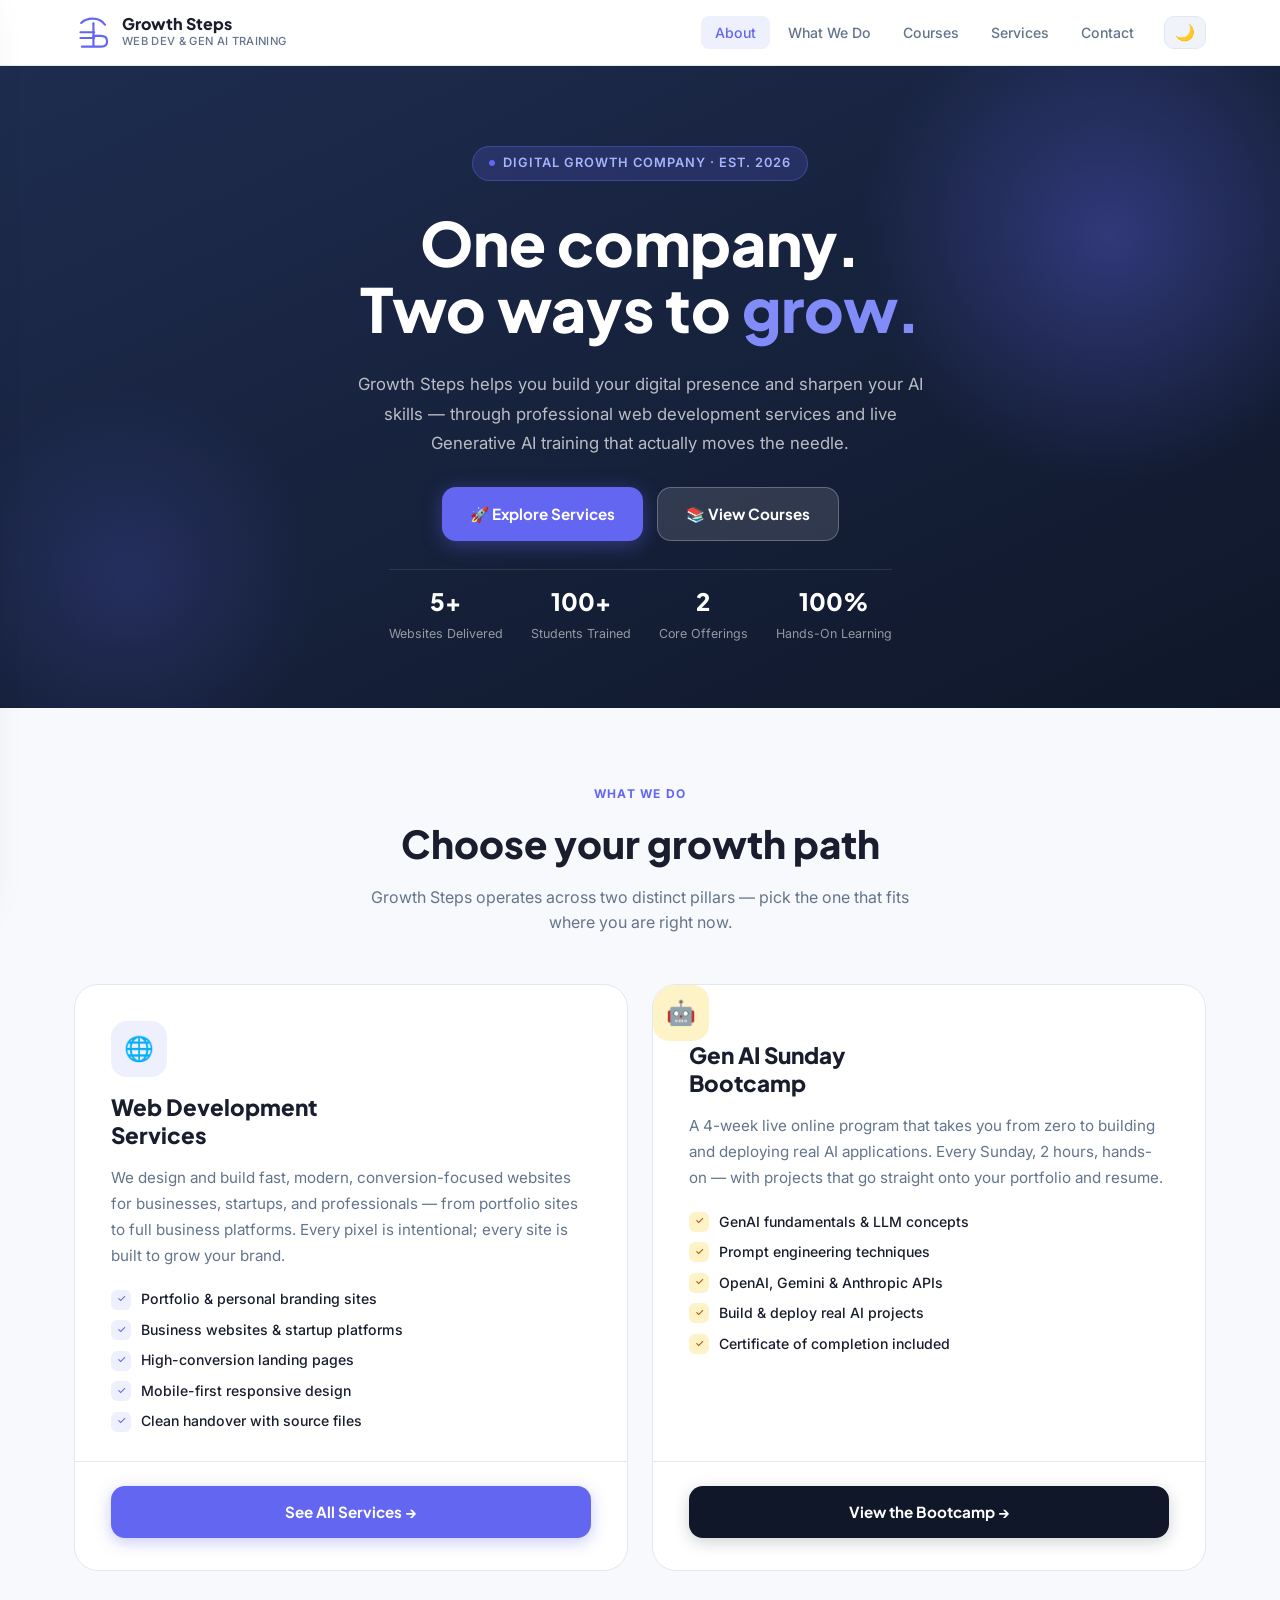
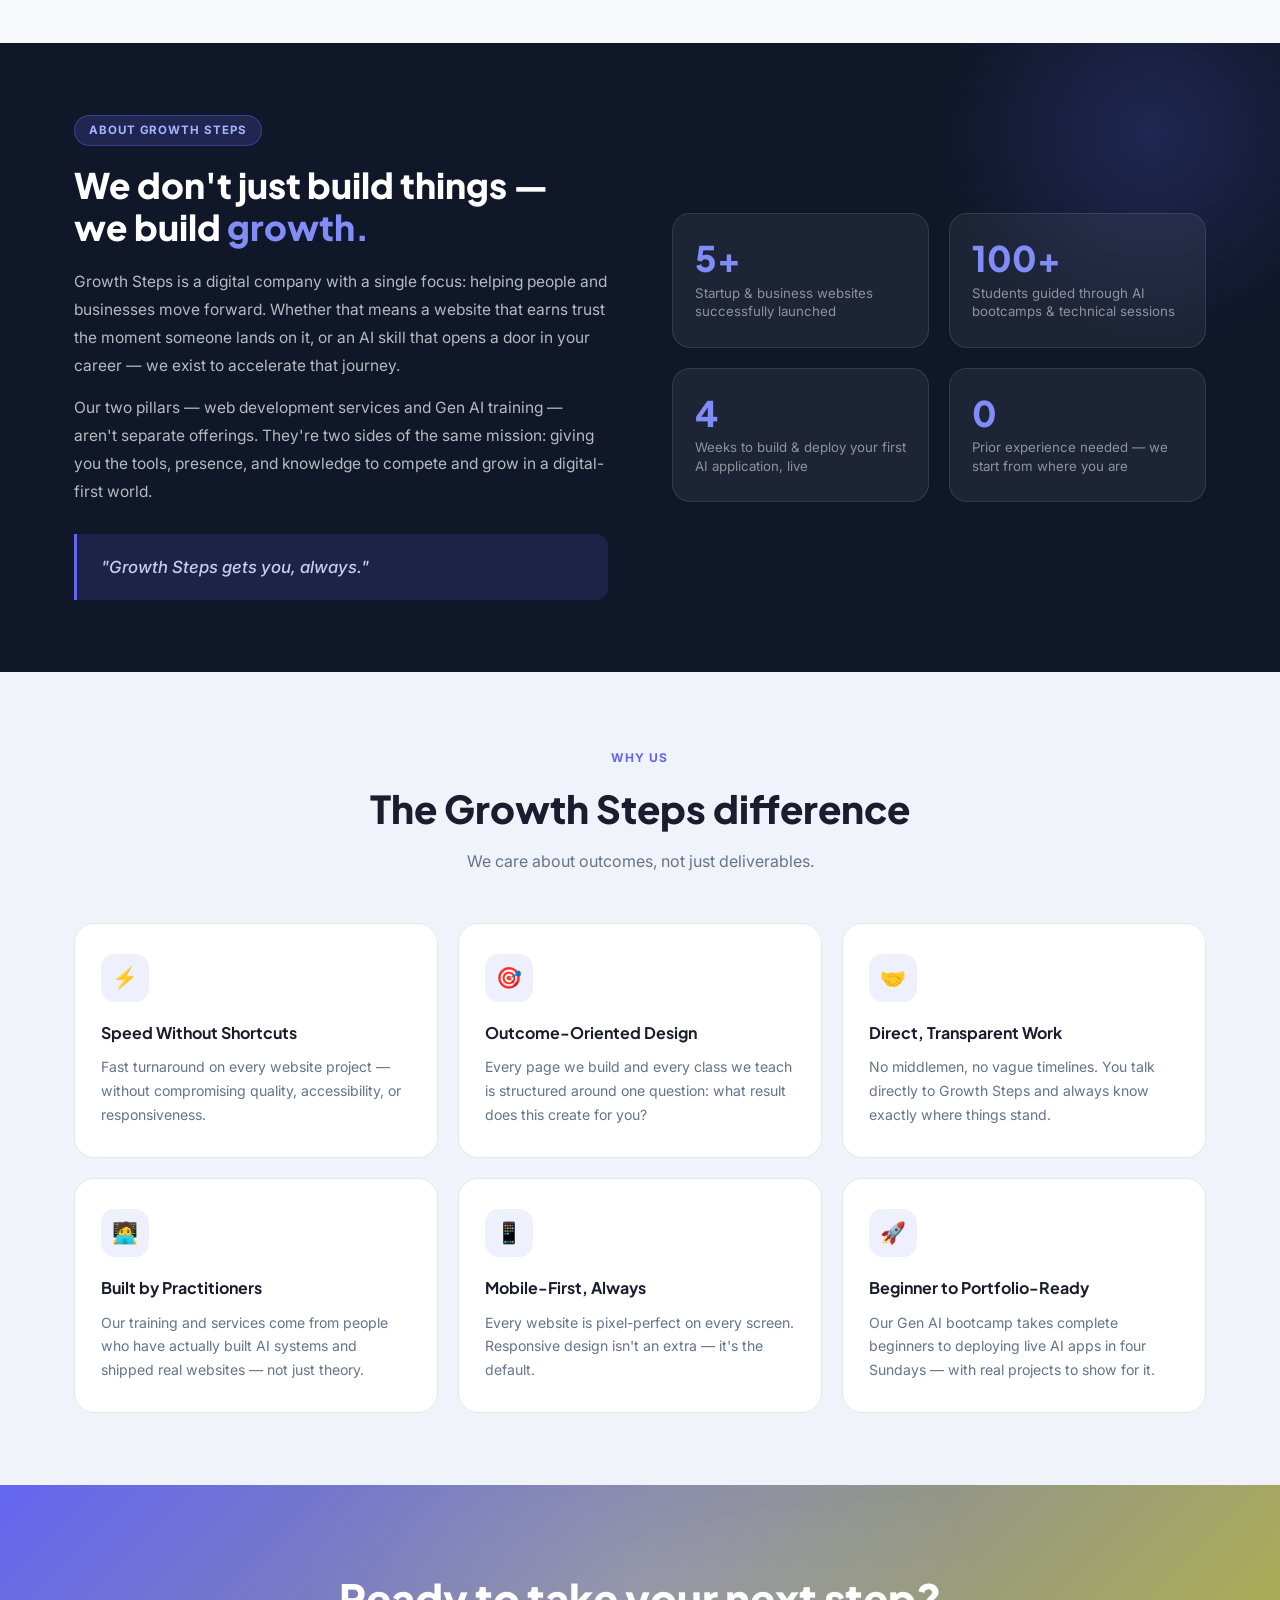
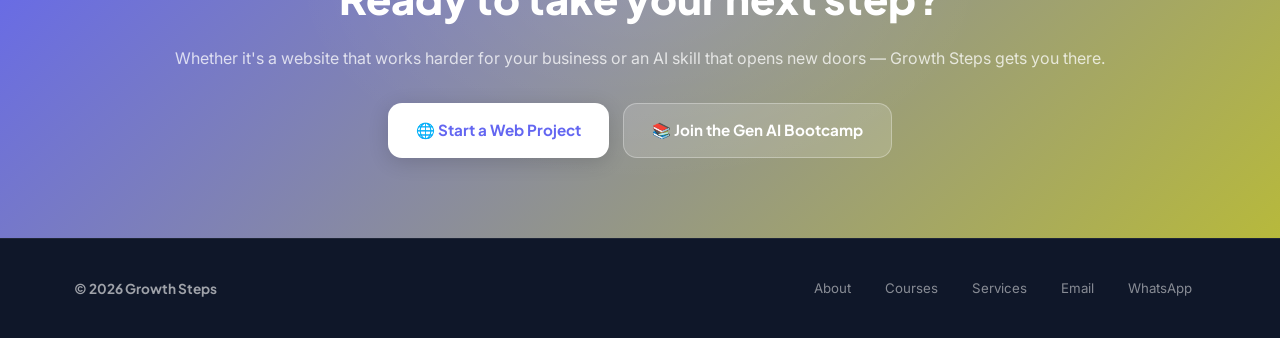
==== index.html @ d9a1d8ab "Add files via upload" ====
<!DOCTYPE html>
<html lang="en" data-theme="light">
<head>
  <meta charset="UTF-8" />
  <meta name="viewport" content="width=device-width, initial-scale=1.0" />
  <title>Growth Steps | Web Development & Gen AI Training</title>
  <meta name="description" content="Growth Steps is a digital growth company offering professional web development services and live Gen AI training — everything you need to build, grow, and lead in the digital era." />
  <link rel="preconnect" href="https://fonts.googleapis.com" />
  <link rel="preconnect" href="https://fonts.gstatic.com" crossorigin />
  <link href="https://fonts.googleapis.com/css2?family=Plus+Jakarta+Sans:wght@400;500;600;700;800&family=Inter:wght@400;500;600&display=swap" rel="stylesheet" />
  <style>
    /* ── RESET & BASE ─────────────────────────────────── */
    *, *::before, *::after { box-sizing: border-box; margin: 0; padding: 0; }

    :root {
      /* Light Theme Palette */
      --bg:                #F8F9FC;
      --surface:           #FFFFFF;
      --surface-2:         #F1F3FA;
      --text:              #1A1D2E;
      --muted:             #64748B;
      --border:            #E2E8F0;
      
      /* Brand Colors (Hero/Footer) */
      --brand-bg:          #0F1729;       /* Deep Navy */
      --brand-bg-accent:   #1E2C4F;       /* Slightly lighter Navy */
      --brand-text:        #FFFFFF;
      --brand-text-muted:  rgba(255,255,255,0.7);
      
      /* Action Colors */
      --primary:           #6366F1;       /* Indigo */
      --primary-hover:     #4F46E5;
      --primary-light:     #EEF0FE;
      
      /* Utilities */
      --gold:              #F59E0B;
      --radius:            20px;
      --radius-sm:         12px;
      --shadow:            0 4px 24px rgba(15,23,41,0.08);
      --shadow-lg:         0 8px 40px rgba(15,23,41,0.13);
      --nav:               rgba(255,255,255,0.9);
    }

    [data-theme="dark"] {
      /* Dark Theme Palette */
      --bg:                #0B0F1E;       /* Very Dark Blue/Black */
      --surface:           #151E32;       /* Dark Card Color */
      --surface-2:         #1E293B;
      --text:              #F1F5F9;       /* Bright White/Gray */
      --muted:             #94A3B8;
      --border:            #334155;       /* Lighter border for visibility */
      
      /* Brand Colors (Hero/Footer) - Stay Dark */
      --brand-bg:          #020617;       /* Almost Black for Hero */
      --brand-bg-accent:   #0F1729;       /* Navy Accent */
      --brand-text:        #FFFFFF;
      --brand-text-muted:  rgba(255,255,255,0.75);
      
      /* Action Colors in Dark */
      --primary:           #818CF8;       /* Lighter Indigo */
      --primary-hover:     #6366F1;
      --primary-light:     #1E1B4B;
      
      /* Utilities */
      --nav:               rgba(11,15,30,0.9);
    }

    html { scroll-behavior: smooth; }

    body {
      font-family: 'Inter', sans-serif;
      background: var(--bg);
      color: var(--text);
      line-height: 1.6;
      min-height: 100vh;
      overflow-x: hidden;
      transition: background 0.3s ease, color 0.3s ease;
    }

    /* ── LOADER ───────────────────────────────────────── */
    #gs-loader {
      position: fixed; inset: 0; z-index: 9999;
      background: var(--brand-bg);
      display: flex; align-items: center; justify-content: center;
      transition: opacity 0.5s ease;
    }
    #gs-loader.hidden { opacity: 0; pointer-events: none; }
    .loader-inner { text-align: center; color: #fff; }
    .loader-logo svg { width: 64px; height: 64px; color: #fff; margin-bottom: 14px; }
    .loader-wordmark {
      font-family: 'Plus Jakarta Sans', sans-serif;
      font-size: 1.3rem; font-weight: 800; letter-spacing: 0.02em;
      margin-bottom: 18px;
    }
    .loader-bar-wrap {
      width: 180px; height: 3px; background: rgba(255,255,255,0.2);
      border-radius: 99px; margin: 0 auto 12px; overflow: hidden;
    }
    .loader-bar {
      height: 100%; background: #818CF8; border-radius: 99px;
      animation: loadprog 1.4s ease-in-out forwards;
    }
    @keyframes loadprog { from { width: 0 } to { width: 100% } }
    .loader-sub { font-size: 0.8rem; opacity: 0.55; }

    /* ── SKIP LINK ────────────────────────────────────── */
    .skip-link {
      position: absolute; top: -40px; left: 16px;
      background: var(--primary); color: #fff;
      padding: 8px 16px; border-radius: 8px; font-size: 0.85rem;
      transition: top 0.2s; z-index: 10000; text-decoration: none;
    }
    .skip-link:focus { top: 8px; }

    /* ── SIDEBAR ──────────────────────────────────────── */
    .menu-toggle {
      position: fixed; top: 18px; left: 18px; z-index: 1100;
      background: var(--surface); border: 1.5px solid var(--border);
      color: var(--text); border-radius: 10px;
      width: 40px; height: 40px; font-size: 1.1rem;
      cursor: pointer; display: none; align-items: center; justify-content: center;
      box-shadow: var(--shadow);
    }
    @media (max-width: 768px) { .menu-toggle { display: flex; } }

    .sidebar {
      position: fixed; top: 0; left: -280px; width: 260px; height: 100%;
      background: var(--surface); border-right: 1px solid var(--border);
      z-index: 1200; transition: left 0.3s ease; padding: 24px 20px;
      box-shadow: var(--shadow-lg);
    }
    .sidebar.open { left: 0; }
    .sidebar-header {
      display: flex; justify-content: space-between; align-items: center;
      margin-bottom: 28px;
    }
    .sidebar-header h3 {
      font-family: 'Plus Jakarta Sans', sans-serif;
      font-size: 1rem; font-weight: 800; color: var(--primary);
    }
    .sidebar-header button {
      background: none; border: none; cursor: pointer; color: var(--muted);
      font-size: 1.2rem; padding: 4px;
    }
    .sidebar ul { list-style: none; display: flex; flex-direction: column; gap: 8px; }
    .sidebar ul li a {
      display: block; padding: 12px 16px; border-radius: 12px;
      color: var(--text); text-decoration: none; font-size: 0.95rem; font-weight: 500;
      transition: background 0.2s, color 0.2s;
    }
    .sidebar ul li a:hover { background: var(--primary-light); color: var(--primary); }
    .sidebar ul li a.active-page { background: var(--primary-light); color: var(--primary); font-weight: 700; }

    .overlay {
      position: fixed; inset: 0; background: rgba(0,0,0,0.5);
      z-index: 1100; opacity: 0; pointer-events: none; transition: opacity 0.3s;
    }
    .overlay.active { opacity: 1; pointer-events: all; }

    /* ── HEADER ───────────────────────────────────────── */
    header {
      position: sticky; top: 0; z-index: 900;
      background: var(--nav);
      backdrop-filter: blur(16px); -webkit-backdrop-filter: blur(16px);
      border-bottom: 1px solid var(--border);
    }

    .container { max-width: 1180px; margin: 0 auto; padding: 0 24px; }

    .nav {
      display: flex; align-items: center; justify-content: space-between;
      padding-top: 14px; padding-bottom: 14px; gap: 20px;
    }

    .brand { display: flex; align-items: center; gap: 12px; text-decoration: none; }
    .brand-mark svg { width: 36px; height: 36px; color: var(--primary); display: block; }
    .brand-copy h1 {
      font-family: 'Plus Jakarta Sans', sans-serif;
      font-size: 1rem; font-weight: 800; color: var(--text);
      line-height: 1.2;
    }
    .brand-tagline {
      font-size: 0.7rem; color: var(--muted); font-weight: 500;
      letter-spacing: 0.03em; text-transform: uppercase;
    }

    .nav-row { display: flex; align-items: center; gap: 16px; }
    nav ul { list-style: none; display: flex; gap: 4px; }
    nav ul li a {
      padding: 8px 14px; border-radius: 8px;
      color: var(--muted); font-size: 0.88rem; font-weight: 500;
      text-decoration: none; transition: color 0.2s, background 0.2s;
    }
    nav ul li a:hover { color: var(--text); background: var(--surface-2); }
    nav ul li a.active { color: var(--primary); background: var(--primary-light); }

    @media (max-width: 768px) { nav { display: none; } }

    .theme-toggle {
      background: var(--surface-2); border: 1.5px solid var(--border);
      border-radius: 10px; cursor: pointer; padding: 6px 10px;
      font-size: 1rem; transition: background 0.2s; color: var(--text);
    }
    .theme-toggle:hover { background: var(--border); }
    
    /* Icon Visibility Logic */
    [data-theme="light"] .icon-sun { display: none; }
    [data-theme="dark"] .icon-moon { display: none; }

    /* ── HERO ─────────────────────────────────────────── */
    .hero {
      padding: 80px 0 64px;
      /* Using the fixed variable that stays dark/contrasty */
      background: linear-gradient(155deg, var(--brand-bg-accent) 0%, var(--brand-bg) 100%);
      position: relative; overflow: hidden;
    }
    .hero::before {
      content: '';
      position: absolute; top: -80px; right: -80px;
      width: 500px; height: 500px;
      background: radial-gradient(circle, rgba(99,102,241,0.35) 0%, transparent 70%);
      pointer-events: none;
    }
    .hero::after {
      content: '';
      position: absolute; bottom: -60px; left: -60px;
      width: 380px; height: 380px;
      background: radial-gradient(circle, rgba(99,102,241,0.18) 0%, transparent 70%);
      pointer-events: none;
    }

    .hero-inner {
      position: relative; z-index: 2;
      display: flex; flex-direction: column; align-items: center;
      text-align: center; gap: 28px;
    }

    .hero-eyebrow {
      display: inline-flex; align-items: center; gap: 8px;
      background: rgba(99,102,241,0.2); border: 1px solid rgba(99,102,241,0.4);
      color: #A5B4FC; font-size: 0.8rem; font-weight: 600;
      padding: 6px 16px; border-radius: 99px;
      text-transform: uppercase; letter-spacing: 0.08em;
    }
    .hero-eyebrow span { width: 6px; height: 6px; background: #6366F1; border-radius: 50%; display: block; }

    .hero h2 {
      font-family: 'Plus Jakarta Sans', sans-serif;
      font-size: clamp(2.2rem, 5vw, 3.8rem);
      font-weight: 800; line-height: 1.1;
      color: var(--brand-text); max-width: 760px;
    }
    .hero h2 .accent { color: #818CF8; }

    .hero-sub {
      font-size: 1.05rem; color: var(--brand-text-muted);
      max-width: 580px; line-height: 1.75;
    }

    .hero-cta-row {
      display: flex; gap: 14px; flex-wrap: wrap; justify-content: center;
    }

    .btn {
      display: inline-flex; align-items: center; gap: 8px;
      padding: 14px 28px; border-radius: 14px;
      font-family: 'Plus Jakarta Sans', sans-serif;
      font-size: 0.95rem; font-weight: 700;
      text-decoration: none; cursor: pointer; border: none;
      transition: transform 0.18s, box-shadow 0.18s, background 0.18s;
    }
    .btn:hover { transform: translateY(-2px); }
    .btn-primary {
      background: var(--primary); color: #fff;
      box-shadow: 0 4px 20px rgba(99,102,241,0.4);
    }
    .btn-primary:hover { background: var(--primary-hover); box-shadow: 0 6px 28px rgba(99,102,241,0.55); }
    .btn-secondary {
      background: rgba(255,255,255,0.12); color: #fff;
      border: 1.5px solid rgba(255,255,255,0.25);
    }
    .btn-secondary:hover { background: rgba(255,255,255,0.2); }

    .hero-badges {
      display: flex; gap: 28px; flex-wrap: wrap; justify-content: center;
      padding-top: 12px; border-top: 1px solid rgba(255,255,255,0.1);
    }
    .hero-badge {
      display: flex; flex-direction: column; align-items: center; gap: 4px;
    }
    .hero-badge strong {
      font-family: 'Plus Jakarta Sans', sans-serif;
      font-size: 1.5rem; font-weight: 800; color: var(--brand-text);
    }
    .hero-badge span { font-size: 0.78rem; color: rgba(255,255,255,0.55); }

    /* ── TWO PATHS (SIGNATURE SECTION) ───────────────── */
    .paths-section { padding: 72px 0; }

    .section-label {
      text-align: center; margin-bottom: 48px;
    }
    .section-label .eyebrow {
      display: inline-block; font-size: 0.75rem; font-weight: 700;
      color: var(--primary); text-transform: uppercase;
      letter-spacing: 0.1em; margin-bottom: 10px;
    }
    .section-label h2 {
      font-family: 'Plus Jakarta Sans', sans-serif;
      font-size: clamp(1.6rem, 3.5vw, 2.4rem); font-weight: 800; color: var(--text);
    }
    .section-label p {
      margin-top: 10px; font-size: 1rem; color: var(--muted); max-width: 540px; margin-inline: auto;
    }

    .paths-grid {
      display: grid; grid-template-columns: 1fr 1fr; gap: 24px;
    }
    @media (max-width: 700px) { .paths-grid { grid-template-columns: 1fr; } }

    .path-card {
      border-radius: 24px; overflow: hidden;
      position: relative; border: 1.5px solid var(--border);
      background: var(--surface);
      transition: transform 0.25s, box-shadow 0.25s;
      display: flex; flex-direction: column;
    }
    .path-card:hover { transform: translateY(-6px); box-shadow: var(--shadow-lg); }

    .path-card-top {
      padding: 36px 36px 28px;
      display: flex; flex-direction: column; gap: 16px; flex: 1;
    }
    .path-card-icon {
      width: 56px; height: 56px; border-radius: 16px;
      display: flex; align-items: center; justify-content: center;
      font-size: 1.5rem;
    }
    /* Fix card icon colors for dark mode visibility */
    .path-card.services .path-card-icon { background: var(--primary-light); color: var(--primary); }
    .path-card.courses .path-card-icon { background: #FEF3C7; color: #B45309; }

    .path-card h3 {
      font-family: 'Plus Jakarta Sans', sans-serif;
      font-size: 1.4rem; font-weight: 800; color: var(--text); line-height: 1.25;
    }
    .path-card p { color: var(--muted); font-size: 0.95rem; line-height: 1.7; }

    .path-feature-list {
      list-style: none; display: flex; flex-direction: column; gap: 8px;
      margin-top: 4px;
    }
    .path-feature-list li {
      display: flex; align-items: center; gap: 10px;
      font-size: 0.88rem; color: var(--text); font-weight: 500;
    }
    .path-feature-list li .check {
      width: 20px; height: 20px; border-radius: 6px;
      display: flex; align-items: center; justify-content: center;
      font-size: 0.65rem; flex-shrink: 0;
    }
    .path-card.services .check { background: var(--primary-light); color: var(--primary); }
    .path-card.courses .check { background: #FEF3C7; color: #B45309; }

    .path-card-foot {
      padding: 24px 36px 32px;
      border-top: 1px solid var(--border);
    }

    .path-btn {
      display: inline-flex; align-items: center; gap: 8px;
      width: 100%; justify-content: center;
      padding: 14px 24px; border-radius: 14px;
      font-family: 'Plus Jakarta Sans', sans-serif;
      font-size: 0.95rem; font-weight: 700;
      text-decoration: none; transition: all 0.2s;
    }
    .path-card.services .path-btn {
      background: var(--primary); color: #fff;
      box-shadow: 0 4px 16px rgba(99,102,241,0.35);
    }
    .path-card.services .path-btn:hover { background: var(--primary-hover); }
    
    /* Dark mode fix for course card button to match dark theme */
    .path-card.courses .path-btn {
      background: #0F1729; 
      color: #fff;
      box-shadow: 0 4px 16px rgba(15,23,41,0.2);
    }
    [data-theme="dark"] .path-card.courses .path-btn {
      background: #1E293B; 
      border: 1px solid #334155;
    }
    .path-card.courses .path-btn:hover { background: #334155; }

    /* ── ABOUT SECTION ────────────────────────────────── */
    .about-section {
      padding: 72px 0;
      /* Using variable that stays dark/consistent */
      background: var(--brand-bg);
      position: relative; overflow: hidden;
    }
    .about-section::before {
      content: '';
      position: absolute; top: -120px; right: -80px;
      width: 420px; height: 420px;
      background: radial-gradient(circle, rgba(99,102,241,0.2) 0%, transparent 70%);
      pointer-events: none;
    }

    .about-inner {
      display: grid; grid-template-columns: 1fr 1fr; gap: 64px; align-items: center;
      position: relative; z-index: 2;
    }
    @media (max-width: 768px) { .about-inner { grid-template-columns: 1fr; gap: 40px; } }

    .about-text .chip {
      display: inline-block; background: rgba(99,102,241,0.2);
      border: 1px solid rgba(99,102,241,0.4);
      color: #A5B4FC; font-size: 0.72rem; font-weight: 700;
      padding: 5px 14px; border-radius: 99px;
      text-transform: uppercase; letter-spacing: 0.08em; margin-bottom: 18px;
    }
    .about-text h2 {
      font-family: 'Plus Jakarta Sans', sans-serif;
      font-size: clamp(1.6rem, 3vw, 2.2rem); font-weight: 800;
      color: var(--brand-text); line-height: 1.2; margin-bottom: 20px;
    }
    .about-text h2 em { font-style: normal; color: #818CF8; }
    .about-text p {
      color: var(--brand-text-muted); font-size: 0.97rem; line-height: 1.8;
      margin-bottom: 14px;
    }
    .about-text .tagline {
      margin-top: 28px; padding: 20px 24px;
      background: rgba(99,102,241,0.15);
      border-left: 3px solid #6366F1; border-radius: 0 12px 12px 0;
      color: #C7CBF0; font-size: 1.05rem; font-style: italic; font-weight: 500;
    }

    .about-stats {
      display: grid; grid-template-columns: 1fr 1fr; gap: 20px;
    }
    .stat-box {
      background: rgba(255,255,255,0.06);
      border: 1px solid rgba(255,255,255,0.1);
      border-radius: 18px; padding: 26px 22px;
      transition: background 0.2s;
    }
    .stat-box:hover { background: rgba(255,255,255,0.1); }
    .stat-box .num {
      font-family: 'Plus Jakarta Sans', sans-serif;
      font-size: 2.2rem; font-weight: 800; color: #818CF8; line-height: 1;
      margin-bottom: 8px;
    }
    .stat-box .label { font-size: 0.83rem; color: rgba(255,255,255,0.5); line-height: 1.4; }

    /* ── WHY SECTION ──────────────────────────────────── */
    .why-section { padding: 72px 0; background: var(--surface-2); }

    .why-grid {
      display: grid; grid-template-columns: repeat(3, 1fr); gap: 20px; margin-top: 48px;
    }
    @media (max-width: 900px) { .why-grid { grid-template-columns: 1fr 1fr; } }
    @media (max-width: 560px) { .why-grid { grid-template-columns: 1fr; } }

    .why-card {
      background: var(--surface); border: 1.5px solid var(--border);
      border-radius: 20px; padding: 30px 26px;
      transition: transform 0.22s, box-shadow 0.22s;
    }
    .why-card:hover { transform: translateY(-4px); box-shadow: var(--shadow); }
    .why-icon {
      width: 48px; height: 48px; border-radius: 14px;
      background: var(--primary-light); color: var(--primary);
      display: flex; align-items: center; justify-content: center;
      font-size: 1.3rem; margin-bottom: 18px;
    }
    .why-card h4 {
      font-family: 'Plus Jakarta Sans', sans-serif;
      font-size: 1rem; font-weight: 700; color: var(--text); margin-bottom: 10px;
    }
    .why-card p { font-size: 0.88rem; color: var(--muted); line-height: 1.7; }

    /* ── FINAL CTA SECTION ────────────────────────────── */
    .final-cta {
      padding: 80px 0;
      background: linear-gradient(135deg, var(--primary) 0%, #b7b93c 100%);
      text-align: center; position: relative; overflow: hidden;
    }
    .final-cta::before {
      content: '';
      position: absolute; top: -100px; left: 50%;
      transform: translateX(-50%);
      width: 700px; height: 400px;
      background: radial-gradient(ellipse, rgba(255,255,255,0.1) 0%, transparent 70%);
      pointer-events: none;
    }
    .final-cta-inner { position: relative; z-index: 2; }
    .final-cta h2 {
      font-family: 'Plus Jakarta Sans', sans-serif;
      font-size: clamp(1.6rem, 3.5vw, 2.6rem); font-weight: 800;
      color: #fff; margin-bottom: 14px;
    }
    .final-cta p { color: rgba(255,255,255,0.75); font-size: 1rem; margin-bottom: 32px; }
    .final-cta-btns { display: flex; gap: 14px; justify-content: center; flex-wrap: wrap; }

    .btn-white {
      background: #fff; color: var(--primary);
      font-family: 'Plus Jakarta Sans', sans-serif;
      font-size: 0.95rem; font-weight: 700;
      padding: 14px 28px; border-radius: 14px;
      text-decoration: none; display: inline-flex; align-items: center; gap: 8px;
      transition: transform 0.18s, box-shadow 0.18s;
      box-shadow: 0 4px 20px rgba(0,0,0,0.15);
    }
    .btn-white:hover { transform: translateY(-2px); box-shadow: 0 8px 32px rgba(0,0,0,0.2); }
    .btn-ghost-white {
      background: rgba(255,255,255,0.15); color: #fff;
      border: 1.5px solid rgba(255,255,255,0.3);
      font-family: 'Plus Jakarta Sans', sans-serif;
      font-size: 0.95rem; font-weight: 700;
      padding: 14px 28px; border-radius: 14px;
      text-decoration: none; display: inline-flex; align-items: center; gap: 8px;
      transition: background 0.18s, transform 0.18s;
    }
    .btn-ghost-white:hover { background: rgba(255,255,255,0.25); transform: translateY(-2px); }

    /* ── FOOTER ───────────────────────────────────────── */
    footer {
      background: var(--brand-bg);
      border-top: 1px solid rgba(255,255,255,0.07);
      padding: 32px 0;
    }
    .footer-inner {
      display: flex; justify-content: space-between; align-items: center;
      flex-wrap: wrap; gap: 16px;
    }
    .footer-brand {
      font-family: 'Plus Jakarta Sans', sans-serif;
      font-size: 0.85rem; font-weight: 700; color: rgba(255,255,255,0.6);
    }
    .footer-links { display: flex; gap: 6px; flex-wrap: wrap; }
    .footer-links a {
      padding: 7px 14px; border-radius: 8px;
      color: rgba(255,255,255,0.5); font-size: 0.83rem;
      text-decoration: none; transition: color 0.2s, background 0.2s;
    }
    .footer-links a:hover { color: #fff; background: rgba(255,255,255,0.08); }

    /* ── REVEAL ANIMATIONS ────────────────────────────── */
    .reveal {
      opacity: 0; transform: translateY(28px);
      transition: opacity 0.55s ease, transform 0.55s ease;
    }
    .reveal.visible { opacity: 1; transform: none; }

    /* ── RESPONSIVE FIXES ─────────────────────────────── */
    @media (max-width: 600px) {
      .hero { padding: 64px 0 48px; }
      .path-card-top { padding: 28px 24px 20px; }
      .path-card-foot { padding: 20px 24px 28px; }
      .about-stats { grid-template-columns: 1fr 1fr; }
    }
  </style>
</head>
<body>

<!-- SIDEBAR TOGGLE -->
<button class="menu-toggle" id="menuToggle" aria-label="Open navigation menu">☰</button>

<!-- SIDEBAR -->
<div class="sidebar" id="sidebar" aria-hidden="true">
  <div class="sidebar-header">
    <h3>Growth Steps</h3>
    <button id="closeSidebar" aria-label="Close navigation">✕</button>
  </div>
  <ul>
    <li><a href="#" class="active-page">🏠 About Us</a></li>
    <li><a href="courses.html">📚 Courses</a></li>
    <li><a href="services.html">🚀 Services</a></li>
  </ul>
</div>

<!-- OVERLAY -->
<div class="overlay" id="overlay"></div>

<!-- LOADER -->
<div id="gs-loader" aria-hidden="true">
  <div class="loader-inner">
    <div class="loader-logo">
      <svg viewBox="0 0 100 100" fill="none" xmlns="http://www.w3.org/2000/svg">
        <path d="M20 22C28 14 38 10 52 10C67 10 79 16 86 27" stroke="currentColor" stroke-width="6" stroke-linecap="round"/>
        <path d="M18 48H56" stroke="currentColor" stroke-width="6" stroke-linecap="round"/>
        <path d="M18 64H56" stroke="currentColor" stroke-width="6" stroke-linecap="round"/>
        <path d="M54 23V86" stroke="currentColor" stroke-width="6" stroke-linecap="round"/>
        <path d="M22 88H76C86 88 92 82 92 73C92 63 85 58 74 58H54" stroke="currentColor" stroke-width="6" stroke-linecap="round"/>
      </svg>
    </div>
    <div class="loader-wordmark">Growth Steps</div>
    <div class="loader-bar-wrap"><div class="loader-bar"></div></div>
    <div class="loader-sub">Loading your experience…</div>
  </div>
</div>

<a class="skip-link" href="#main">Skip to content</a>

<!-- HEADER -->
<header>
  <div class="container nav">
    <div class="brand">
      <div class="brand-mark" aria-hidden="true">
        <svg viewBox="0 0 100 100" fill="none" xmlns="http://www.w3.org/2000/svg">
          <path d="M20 22C28 14 38 10 52 10C67 10 79 16 86 27" stroke="currentColor" stroke-width="6" stroke-linecap="round"/>
          <path d="M18 48H56" stroke="currentColor" stroke-width="6" stroke-linecap="round"/>
          <path d="M18 64H56" stroke="currentColor" stroke-width="6" stroke-linecap="round"/>
          <path d="M54 23V86" stroke="currentColor" stroke-width="6" stroke-linecap="round"/>
          <path d="M22 88H76C86 88 92 82 92 73C92 63 85 58 74 58H54" stroke="currentColor" stroke-width="6" stroke-linecap="round"/>
        </svg>
      </div>
      <div class="brand-copy">
        <h1>Growth Steps</h1>
        <div class="brand-tagline">Web Dev &amp; Gen AI Training</div>
      </div>
    </div>
    <div class="nav-row">
      <nav aria-label="Primary">
        <ul>
          <li><a href="#about" class="active">About</a></li>
          <li><a href="#offerings">What We Do</a></li>
          <li><a href="available_courses.html">Courses</a></li>
          <li><a href="services.html">Services</a></li>
          <li><a href="#contact">Contact</a></li>
        </ul>
      </nav>
      <button class="theme-toggle" id="themeToggle" aria-label="Toggle light/dark mode">
        <span class="icon-sun" aria-hidden="true">☀️</span>
        <span class="icon-moon" aria-hidden="true">🌙</span>
      </button>
    </div>
  </div>
</header>

<main id="main">

  <!-- ═══ HERO ═══ -->
  <section class="hero">
    <div class="container">
      <div class="hero-inner reveal">
        <div class="hero-eyebrow">
          <span></span>
          Digital Growth Company · Est. 2026
        </div>
        <h2>
          One company.<br>
          Two ways to <span class="accent">grow.</span>
        </h2>
        <p class="hero-sub">
          Growth Steps helps you build your digital presence and sharpen your AI skills —
          through professional web development services and live Generative AI training
          that actually moves the needle.
        </p>
        <div class="hero-cta-row">
          <a class="btn btn-primary" href="services.html">🚀 Explore Services</a>
          <a class="btn btn-secondary" href="available_courses.html">📚 View Courses</a>
        </div>
        <div class="hero-badges">
          <div class="hero-badge">
            <strong>5+</strong>
            <span>Websites Delivered</span>
          </div>
          <div class="hero-badge">
            <strong>100+</strong>
            <span>Students Trained</span>
          </div>
          <div class="hero-badge">
            <strong>2</strong>
            <span>Core Offerings</span>
          </div>
          <div class="hero-badge">
            <strong>100%</strong>
            <span>Hands-On Learning</span>
          </div>
        </div>
      </div>
    </div>
  </section>

  <!-- ═══ TWO PATHS — SIGNATURE SECTION ═══ -->
  <section class="paths-section" id="offerings">
    <div class="container">
      <div class="section-label">
        <div class="eyebrow">What We Do</div>
        <h2>Choose your growth path</h2>
        <p>Growth Steps operates across two distinct pillars — pick the one that fits where you are right now.</p>
      </div>

      <div class="paths-grid">

        <!-- SERVICES CARD -->
        <div class="path-card services reveal">
          <div class="path-card-top">
            <div class="path-card-icon">🌐</div>
            <h3>Web Development<br>Services</h3>
            <p>
              We design and build fast, modern, conversion-focused websites for businesses,
              startups, and professionals — from portfolio sites to full business platforms.
              Every pixel is intentional; every site is built to grow your brand.
            </p>
            <ul class="path-feature-list">
              <li><div class="check">✓</div> Portfolio &amp; personal branding sites</li>
              <li><div class="check">✓</div> Business websites &amp; startup platforms</li>
              <li><div class="check">✓</div> High-conversion landing pages</li>
              <li><div class="check">✓</div> Mobile-first responsive design</li>
              <li><div class="check">✓</div> Clean handover with source files</li>
            </ul>
          </div>
          <div class="path-card-foot">
            <a class="path-btn" href="#">See All Services →</a>
          </div>
        </div>

        <!-- COURSES CARD -->
        <div class="path-card courses reveal">
          <div class="path-card-icon">🤖</div>
          <div class="path-card-top" style="padding-top: 0;">
            <h3>Gen AI Sunday<br>Bootcamp</h3>
            <p>
              A 4-week live online program that takes you from zero to building and
              deploying real AI applications. Every Sunday, 2 hours, hands-on — with
              projects that go straight onto your portfolio and resume.
            </p>
            <ul class="path-feature-list">
              <li><div class="check">✓</div> GenAI fundamentals &amp; LLM concepts</li>
              <li><div class="check">✓</div> Prompt engineering techniques</li>
              <li><div class="check">✓</div> OpenAI, Gemini &amp; Anthropic APIs</li>
              <li><div class="check">✓</div> Build &amp; deploy real AI projects</li>
              <li><div class="check">✓</div> Certificate of completion included</li>
            </ul>
          </div>
          <div class="path-card-foot">
            <a class="path-btn" href="#">View the Bootcamp →</a>
          </div>
        </div>

      </div>
    </div>
  </section>

  <!-- ═══ ABOUT US ═══ -->
  <section class="about-section" id="about">
    <div class="container">
      <div class="about-inner">

        <div class="about-text reveal">
          <div class="chip">About Growth Steps</div>
          <h2>We don't just build things —<br>we build <em>growth.</em></h2>
          <p>
            Growth Steps is a digital company with a single focus: helping people
            and businesses move forward. Whether that means a website that earns
            trust the moment someone lands on it, or an AI skill that opens a
            door in your career — we exist to accelerate that journey.
          </p>
          <p>
            Our two pillars — web development services and Gen AI training — aren't
            separate offerings. They're two sides of the same mission: giving you
            the tools, presence, and knowledge to compete and grow in a digital-first world.
          </p>
          <div class="tagline">
            "Growth Steps gets you, always."
          </div>
        </div>

        <div class="about-stats reveal">
          <div class="stat-box">
            <div class="num">5+</div>
            <div class="label">Startup &amp; business websites successfully launched</div>
          </div>
          <div class="stat-box">
            <div class="num">100+</div>
            <div class="label">Students guided through AI bootcamps &amp; technical sessions</div>
          </div>
          <div class="stat-box">
            <div class="num">4</div>
            <div class="label">Weeks to build &amp; deploy your first AI application, live</div>
          </div>
          <div class="stat-box">
            <div class="num">0</div>
            <div class="label">Prior experience needed — we start from where you are</div>
          </div>
        </div>

      </div>
    </div>
  </section>

  <!-- ═══ WHY GROWTH STEPS ═══ -->
  <section class="why-section">
    <div class="container">
      <div class="section-label">
        <div class="eyebrow">Why Us</div>
        <h2>The Growth Steps difference</h2>
        <p>We care about outcomes, not just deliverables.</p>
      </div>

      <div class="why-grid">
        <div class="why-card reveal">
          <div class="why-icon">⚡</div>
          <h4>Speed Without Shortcuts</h4>
          <p>Fast turnaround on every website project — without compromising quality, accessibility, or responsiveness.</p>
        </div>
        <div class="why-card reveal">
          <div class="why-icon">🎯</div>
          <h4>Outcome-Oriented Design</h4>
          <p>Every page we build and every class we teach is structured around one question: what result does this create for you?</p>
        </div>
        <div class="why-card reveal">
          <div class="why-icon">🤝</div>
          <h4>Direct, Transparent Work</h4>
          <p>No middlemen, no vague timelines. You talk directly to Growth Steps and always know exactly where things stand.</p>
        </div>
        <div class="why-card reveal">
          <div class="why-icon">🧑‍💻</div>
          <h4>Built by Practitioners</h4>
          <p>Our training and services come from people who have actually built AI systems and shipped real websites — not just theory.</p>
        </div>
        <div class="why-card reveal">
          <div class="why-icon">📱</div>
          <h4>Mobile-First, Always</h4>
          <p>Every website is pixel-perfect on every screen. Responsive design isn't an extra — it's the default.</p>
        </div>
        <div class="why-card reveal">
          <div class="why-icon">🚀</div>
          <h4>Beginner to Portfolio-Ready</h4>
          <p>Our Gen AI bootcamp takes complete beginners to deploying live AI apps in four Sundays — with real projects to show for it.</p>
        </div>
      </div>
    </div>
  </section>

  <!-- ═══ FINAL CTA ═══ -->
  <section class="final-cta" id="contact">
    <div class="container">
      <div class="final-cta-inner reveal">
        <h2>Ready to take your next step?</h2>
        <p>Whether it's a website that works harder for your business or an AI skill that opens new doors — Growth Steps gets you there.</p>
        <div class="final-cta-btns">
          <a class="btn-white" href="#">🌐 Start a Web Project</a>
          <a class="btn-ghost-white" href="#">📚 Join the Gen AI Bootcamp</a>
        </div>
      </div>
    </div>
  </section>

</main>

<!-- FOOTER -->
<footer>
  <div class="container footer-inner">
    <div class="footer-brand">© 2026 Growth Steps </div>
    <div class="footer-links">
      <a href="#">About</a>
      <a href="#">Courses</a>
      <a href="#">Services</a>
      <a href="mailto:rsvijaysarathi123@gmail.com">Email</a>
      <a href="https://wa.me/919952855157" target="_blank" rel="noopener noreferrer">WhatsApp</a>
    </div>
  </div>
</footer>

<script>
  // ── THEME INITIALIZATION ──
  // Check for saved theme or system preference immediately to prevent flash
  const savedTheme = localStorage.getItem('gs-theme');
  const systemPrefersDark = window.matchMedia('(prefers-color-scheme: dark)').matches;
  const initialTheme = savedTheme || (systemPrefersDark ? 'dark' : 'light');
  document.documentElement.setAttribute('data-theme', initialTheme);

  // ── LOADER ──
  window.addEventListener('load', () => {
    setTimeout(() => {
      const loader = document.getElementById('gs-loader');
      if (loader) {
        loader.classList.add('hidden');
        setTimeout(() => loader.remove(), 600);
      }
    }, 1200);
  });

  // ── SIDEBAR ──
  const menuToggle   = document.getElementById('menuToggle');
  const sidebar      = document.getElementById('sidebar');
  const closeSidebar = document.getElementById('closeSidebar');
  const overlay      = document.getElementById('overlay');

  function openSidebar() {
    sidebar.classList.add('open');
    overlay.classList.add('active');
    sidebar.setAttribute('aria-hidden', 'false');
  }
  function closeSidebarFn() {
    sidebar.classList.remove('open');
    overlay.classList.remove('active');
    sidebar.setAttribute('aria-hidden', 'true');
  }
  if (menuToggle)   menuToggle.addEventListener('click', openSidebar);
  if (closeSidebar) closeSidebar.addEventListener('click', closeSidebarFn);
  if (overlay)      overlay.addEventListener('click', closeSidebarFn);

  // ── THEME TOGGLE ──
  const themeToggle = document.getElementById('themeToggle');

  if (themeToggle) {
    themeToggle.addEventListener('click', () => {
      const current = document.documentElement.getAttribute('data-theme');
      const next    = current === 'light' ? 'dark' : 'light';
      document.documentElement.setAttribute('data-theme', next);
      localStorage.setItem('gs-theme', next);
    });
  }

  // ── REVEAL ON SCROLL ──
  const reveals = document.querySelectorAll('.reveal');
  const observer = new IntersectionObserver(
    (entries) => entries.forEach(e => { if (e.isIntersecting) { e.target.classList.add('visible'); observer.unobserve(e.target); } }),
    { threshold: 0.12 }
  );
  reveals.forEach(el => observer.observe(el));
</script>

</body>
</html>
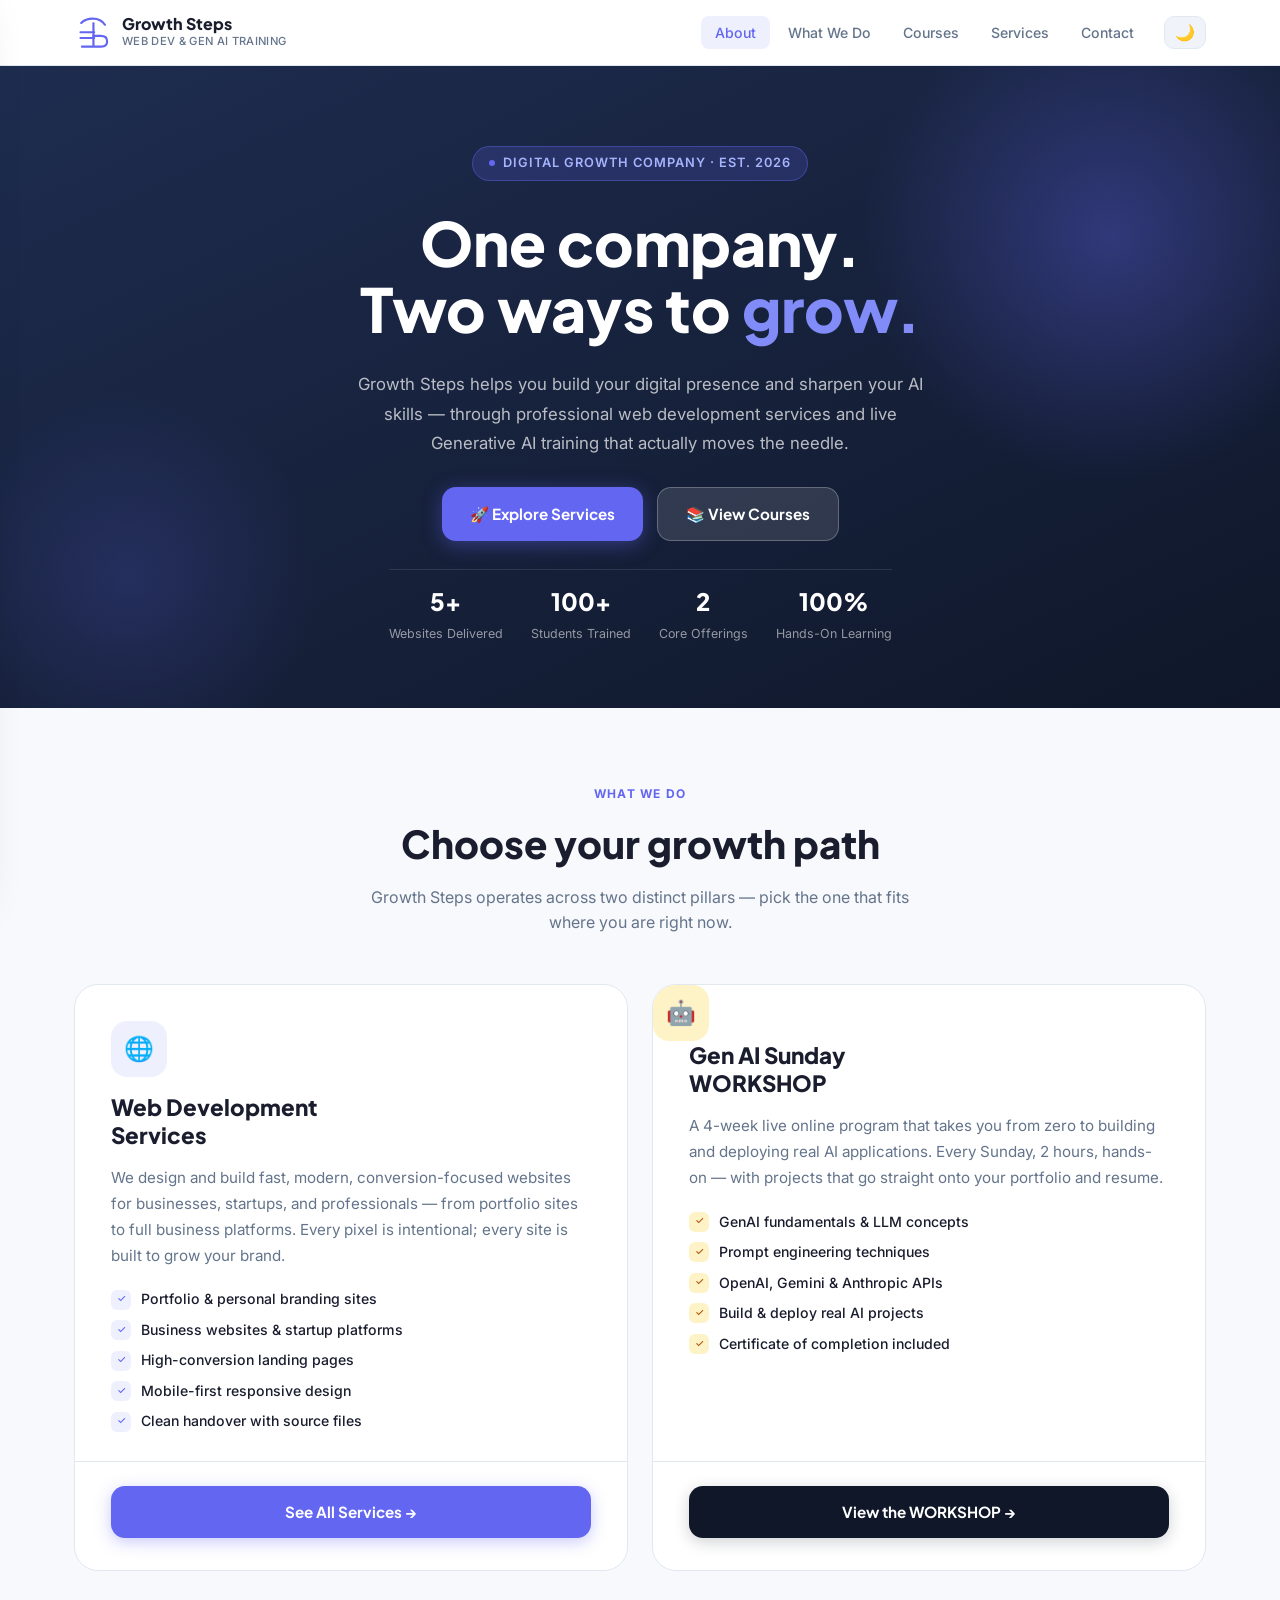
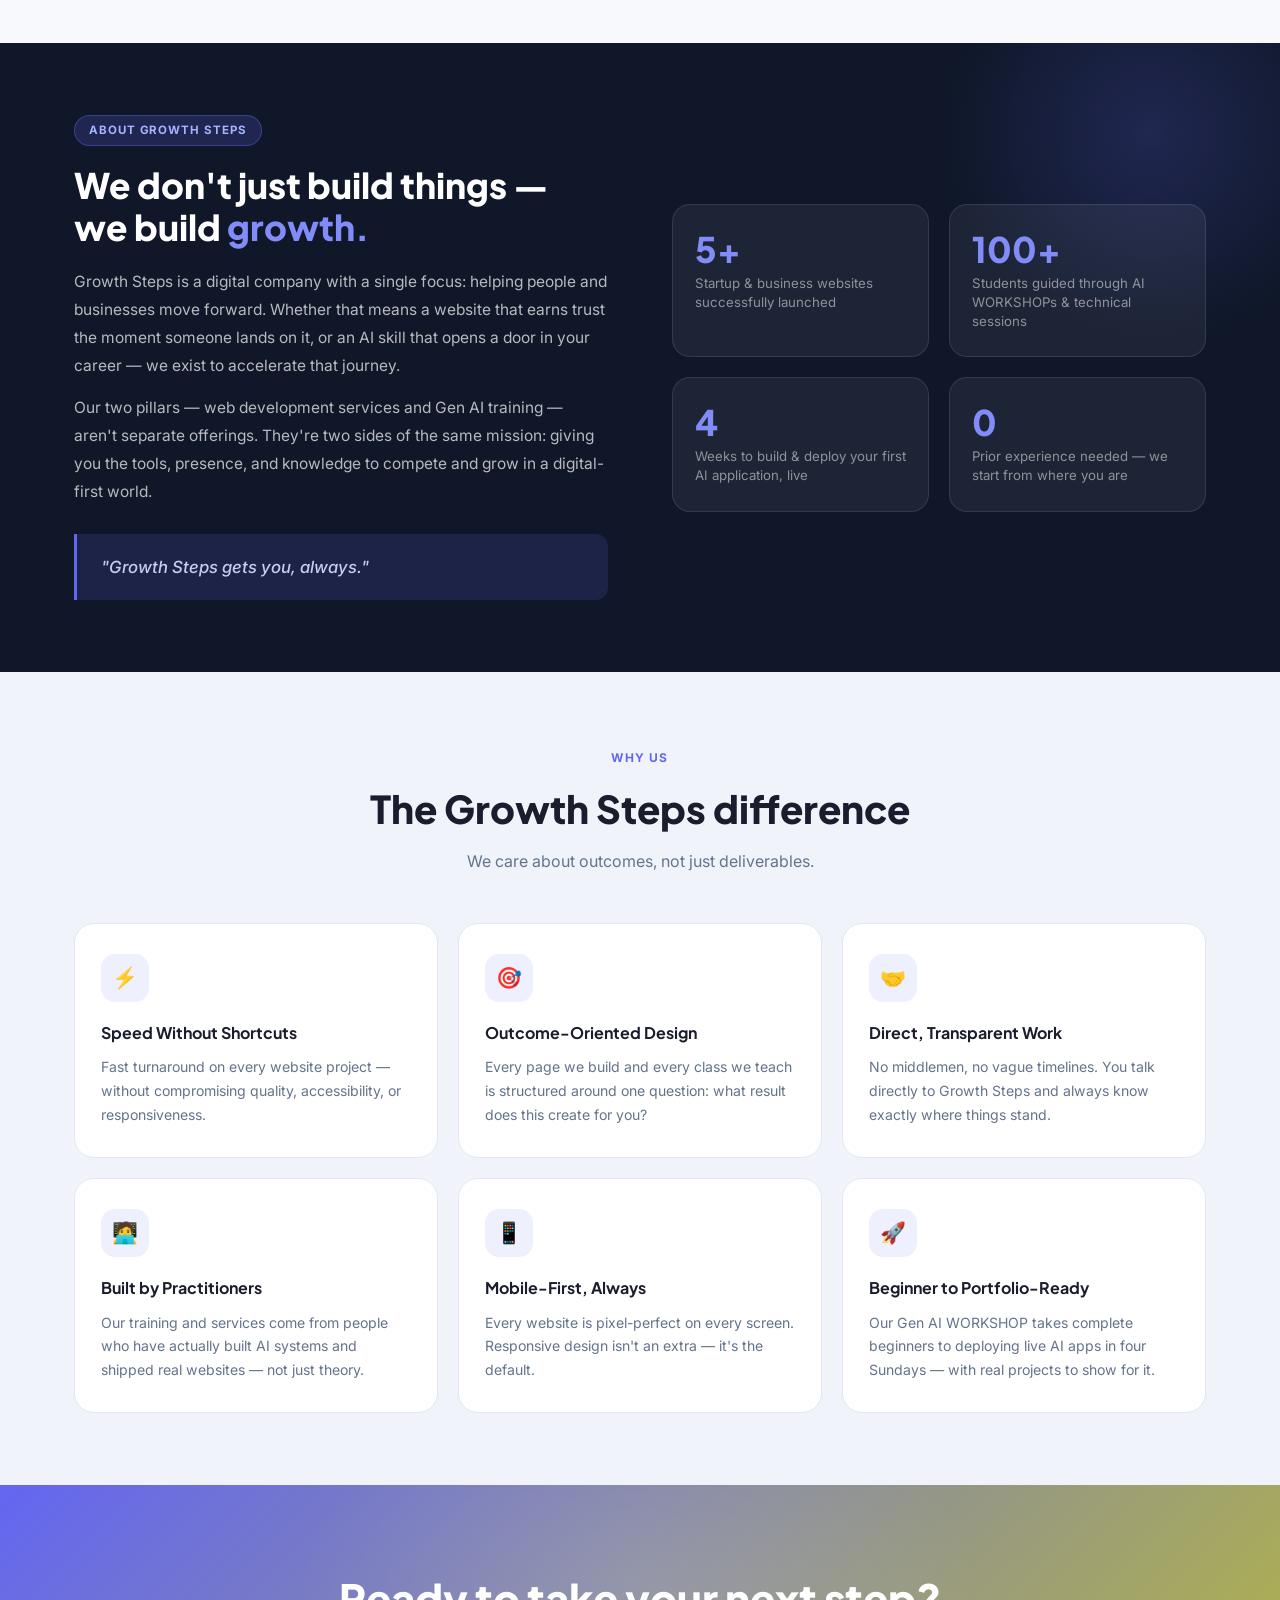
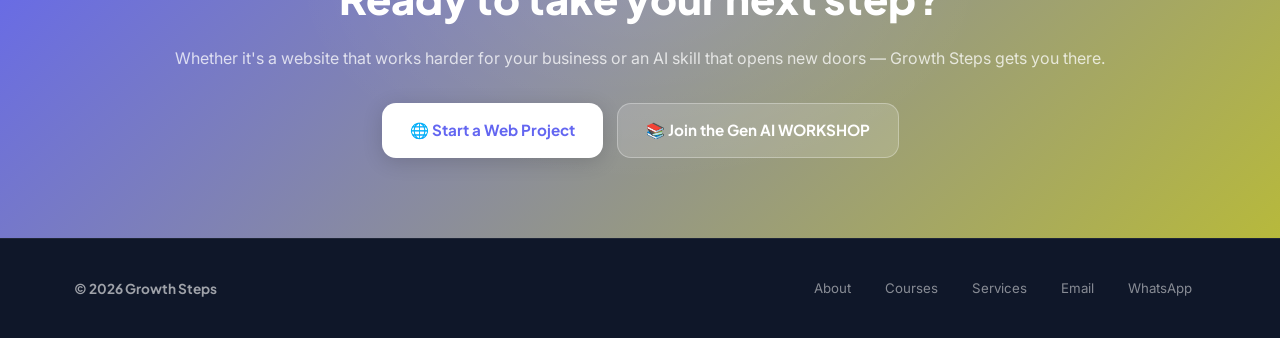
==== commit 93e123e8: "Add files via upload" ====
--- a/index.html
+++ b/index.html
@@ -724,7 +724,7 @@
         <div class="path-card courses reveal">
           <div class="path-card-icon">🤖</div>
           <div class="path-card-top" style="padding-top: 0;">
-            <h3>Gen AI Sunday<br>Bootcamp</h3>
+            <h3>Gen AI Sunday<br>WORKSHOP</h3>
             <p>
               A 4-week live online program that takes you from zero to building and
               deploying real AI applications. Every Sunday, 2 hours, hands-on — with
@@ -739,7 +739,7 @@
             </ul>
           </div>
           <div class="path-card-foot">
-            <a class="path-btn" href="#">View the Bootcamp →</a>
+            <a class="path-btn" href="#">View the WORKSHOP →</a>
           </div>
         </div>
 
@@ -778,7 +778,7 @@
           </div>
           <div class="stat-box">
             <div class="num">100+</div>
-            <div class="label">Students guided through AI bootcamps &amp; technical sessions</div>
+            <div class="label">Students guided through AI WORKSHOPs &amp; technical sessions</div>
           </div>
           <div class="stat-box">
             <div class="num">4</div>
@@ -832,7 +832,7 @@
         <div class="why-card reveal">
           <div class="why-icon">🚀</div>
           <h4>Beginner to Portfolio-Ready</h4>
-          <p>Our Gen AI bootcamp takes complete beginners to deploying live AI apps in four Sundays — with real projects to show for it.</p>
+          <p>Our Gen AI WORKSHOP takes complete beginners to deploying live AI apps in four Sundays — with real projects to show for it.</p>
         </div>
       </div>
     </div>
@@ -846,7 +846,7 @@
         <p>Whether it's a website that works harder for your business or an AI skill that opens new doors — Growth Steps gets you there.</p>
         <div class="final-cta-btns">
           <a class="btn-white" href="#">🌐 Start a Web Project</a>
-          <a class="btn-ghost-white" href="#">📚 Join the Gen AI Bootcamp</a>
+          <a class="btn-ghost-white" href="#">📚 Join the Gen AI WORKSHOP</a>
         </div>
       </div>
     </div>
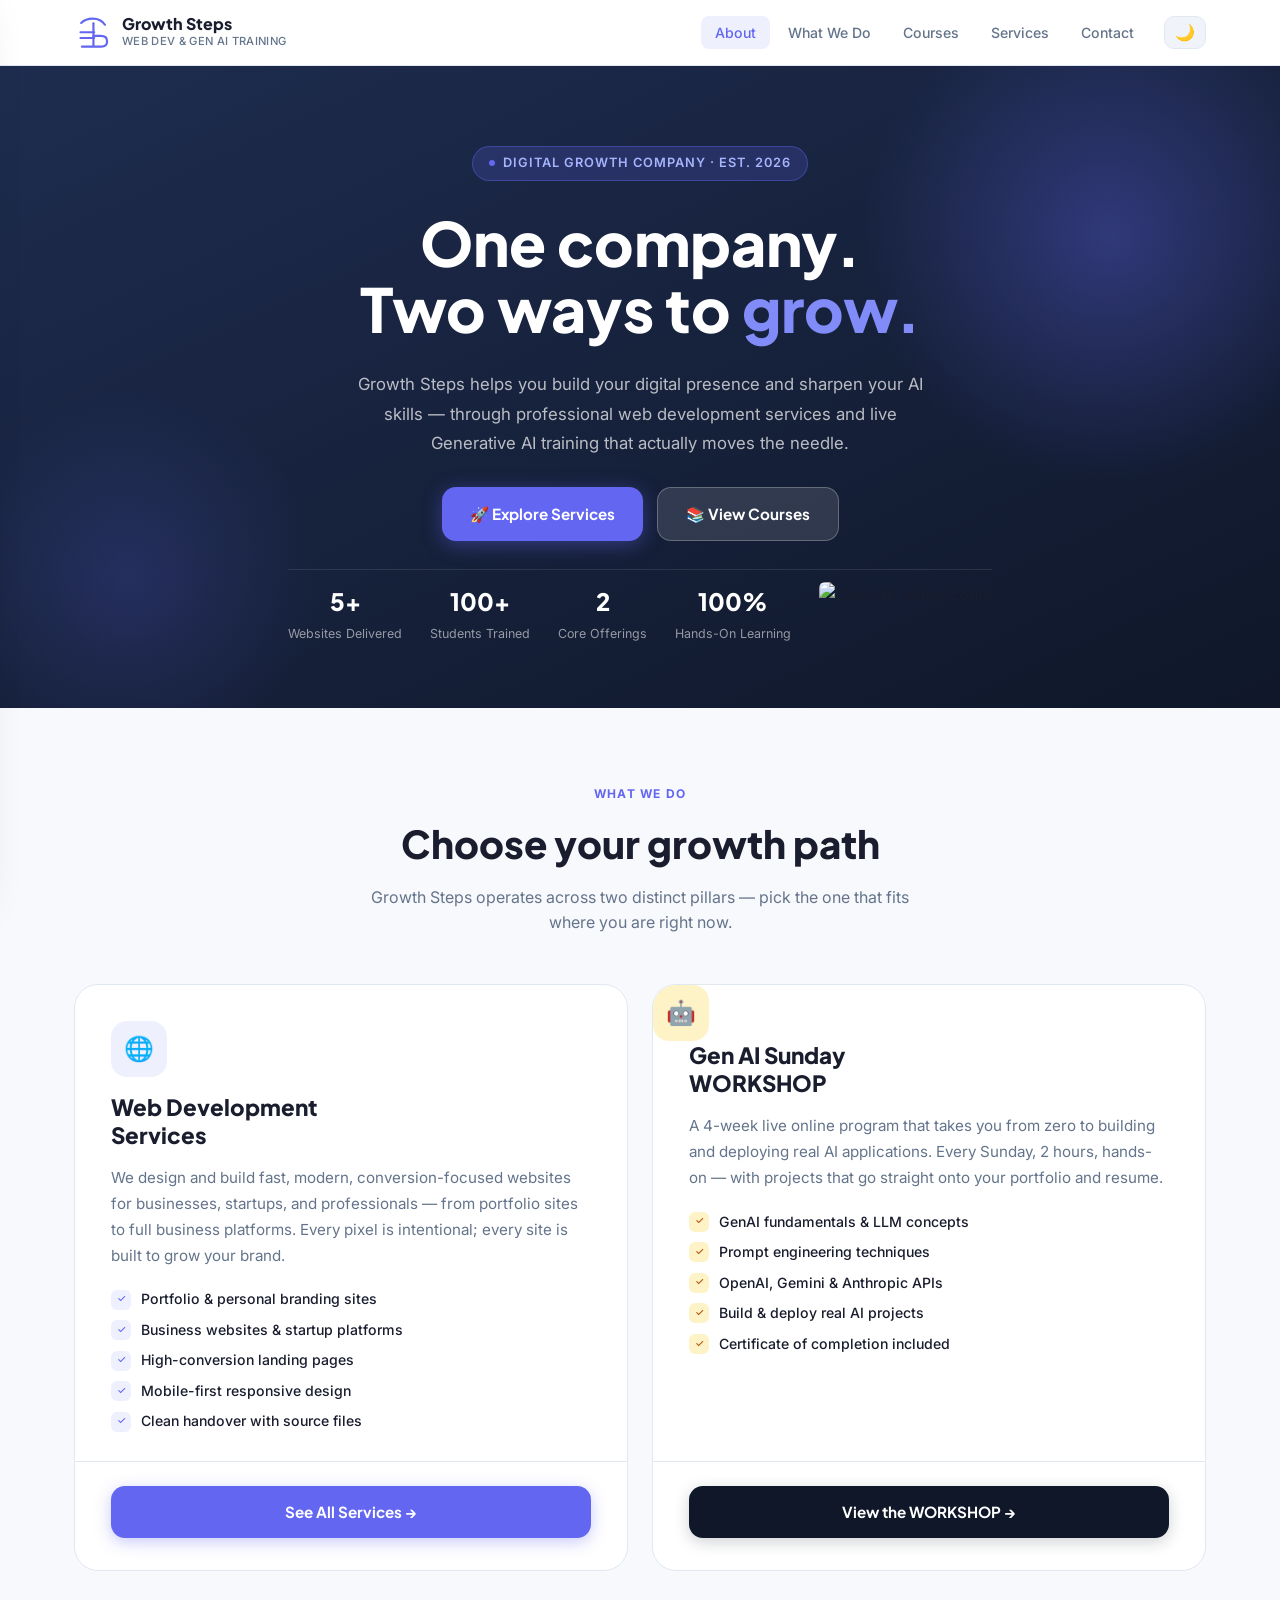
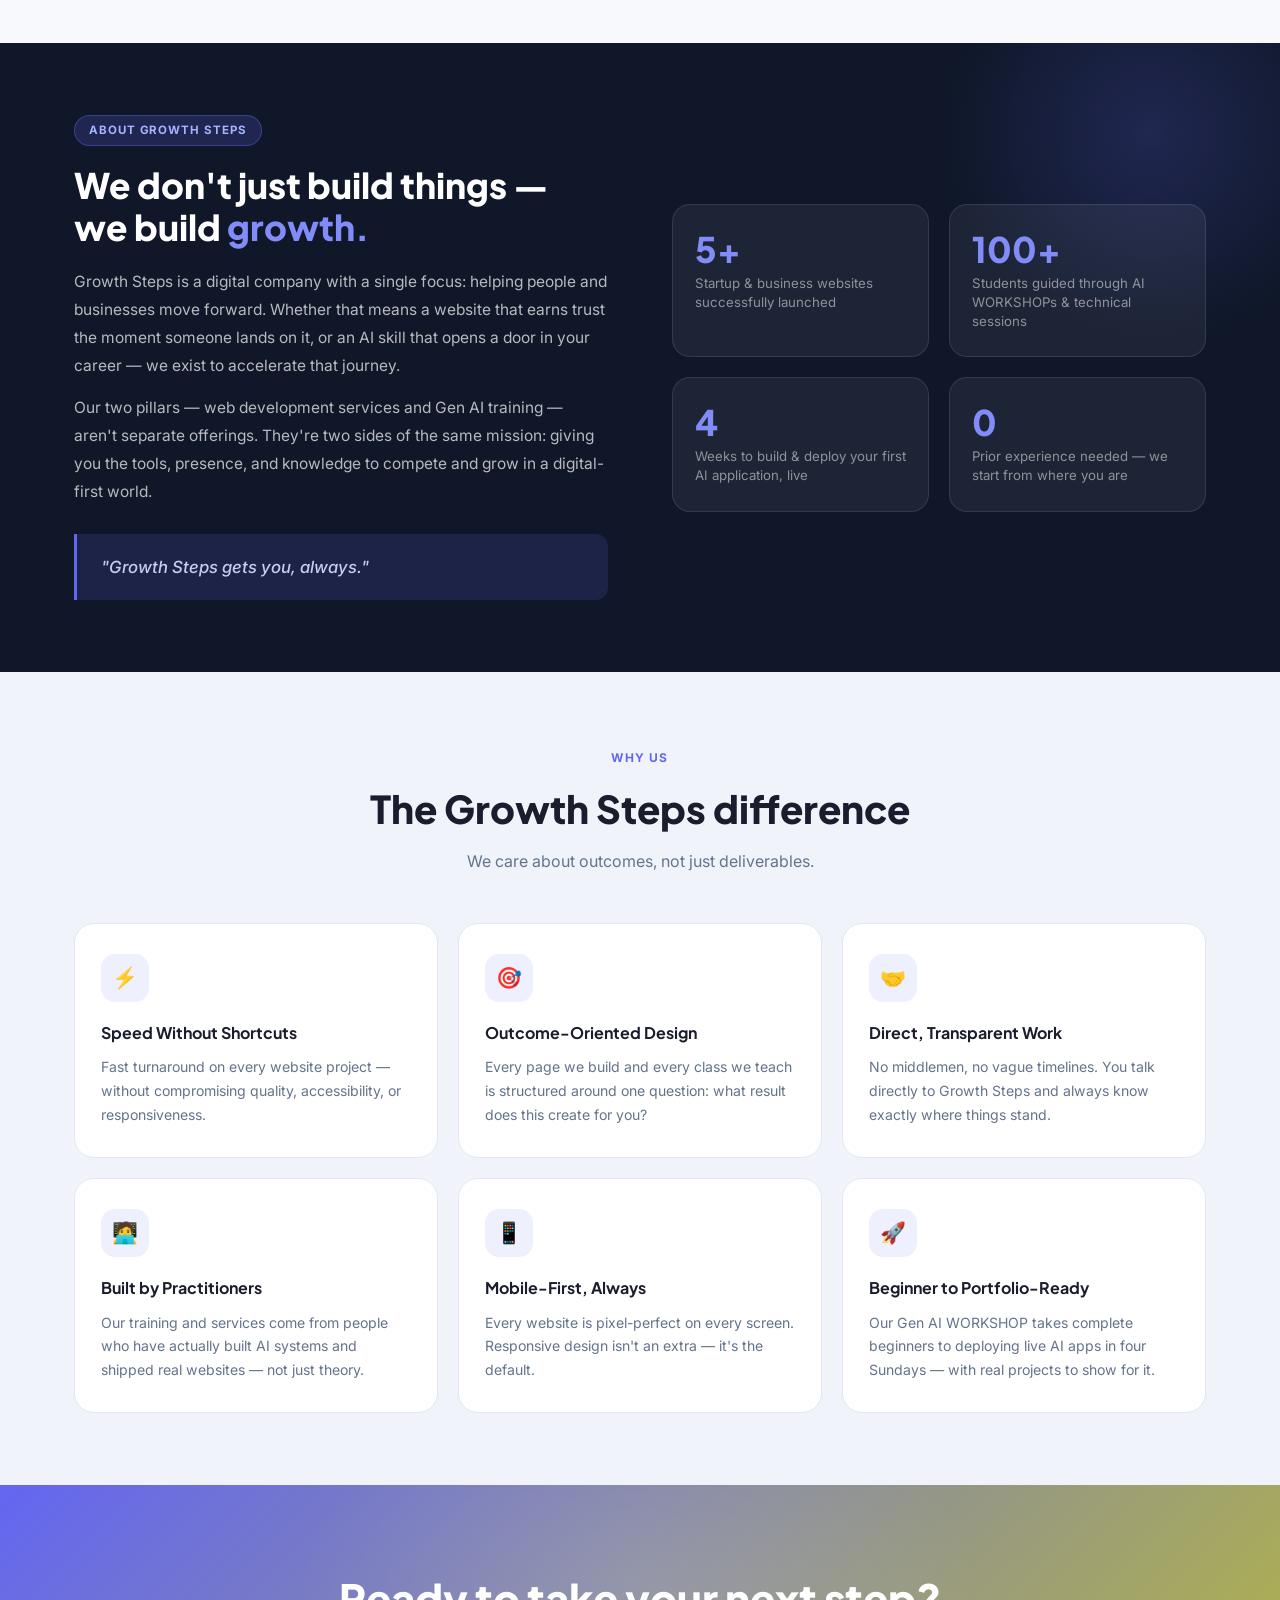
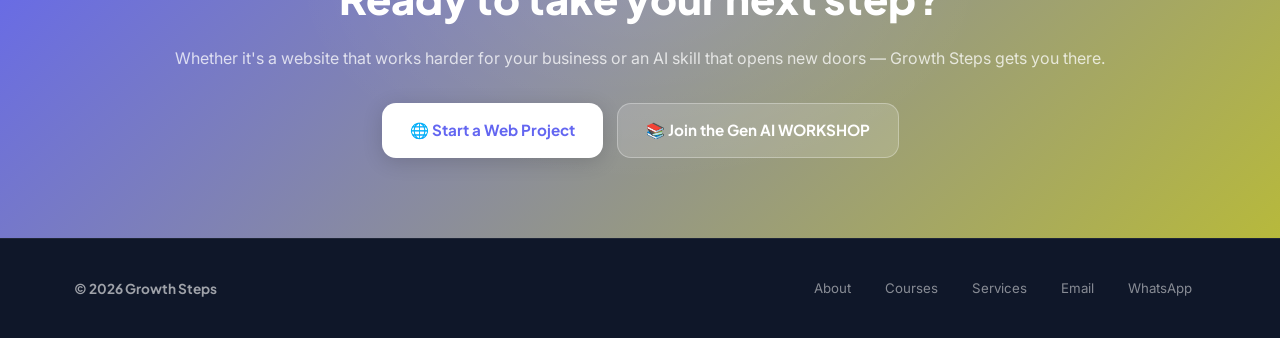
==== commit bdf01e78: "Remove visitor counter from footer and added it in the hero section Removed the visitor counter sect" ====
--- a/index.html
+++ b/index.html
@@ -562,6 +562,8 @@
       .path-card-foot { padding: 20px 24px 28px; }
       .about-stats { grid-template-columns: 1fr 1fr; }
     }
+
+    .hero-badge-counter img { height: 26px; display: block; border-radius: 6px; }
   </style>
 </head>
 <body>
@@ -681,6 +683,9 @@
             <strong>100%</strong>
             <span>Hands-On Learning</span>
           </div>
+          <div class="hero-badge hero-badge-counter">
+            <img src="https://hits.sh/growthsteps.in/home.svg?style=flat-square&label=Site%20Visitors&color=6366F1&labelColor=0F1729" alt="Live site visitor count" loading="lazy" />
+          </div>
         </div>
       </div>
     </div>
@@ -929,4 +934,4 @@
 </script>
 
 </body>
-</html>+</html>
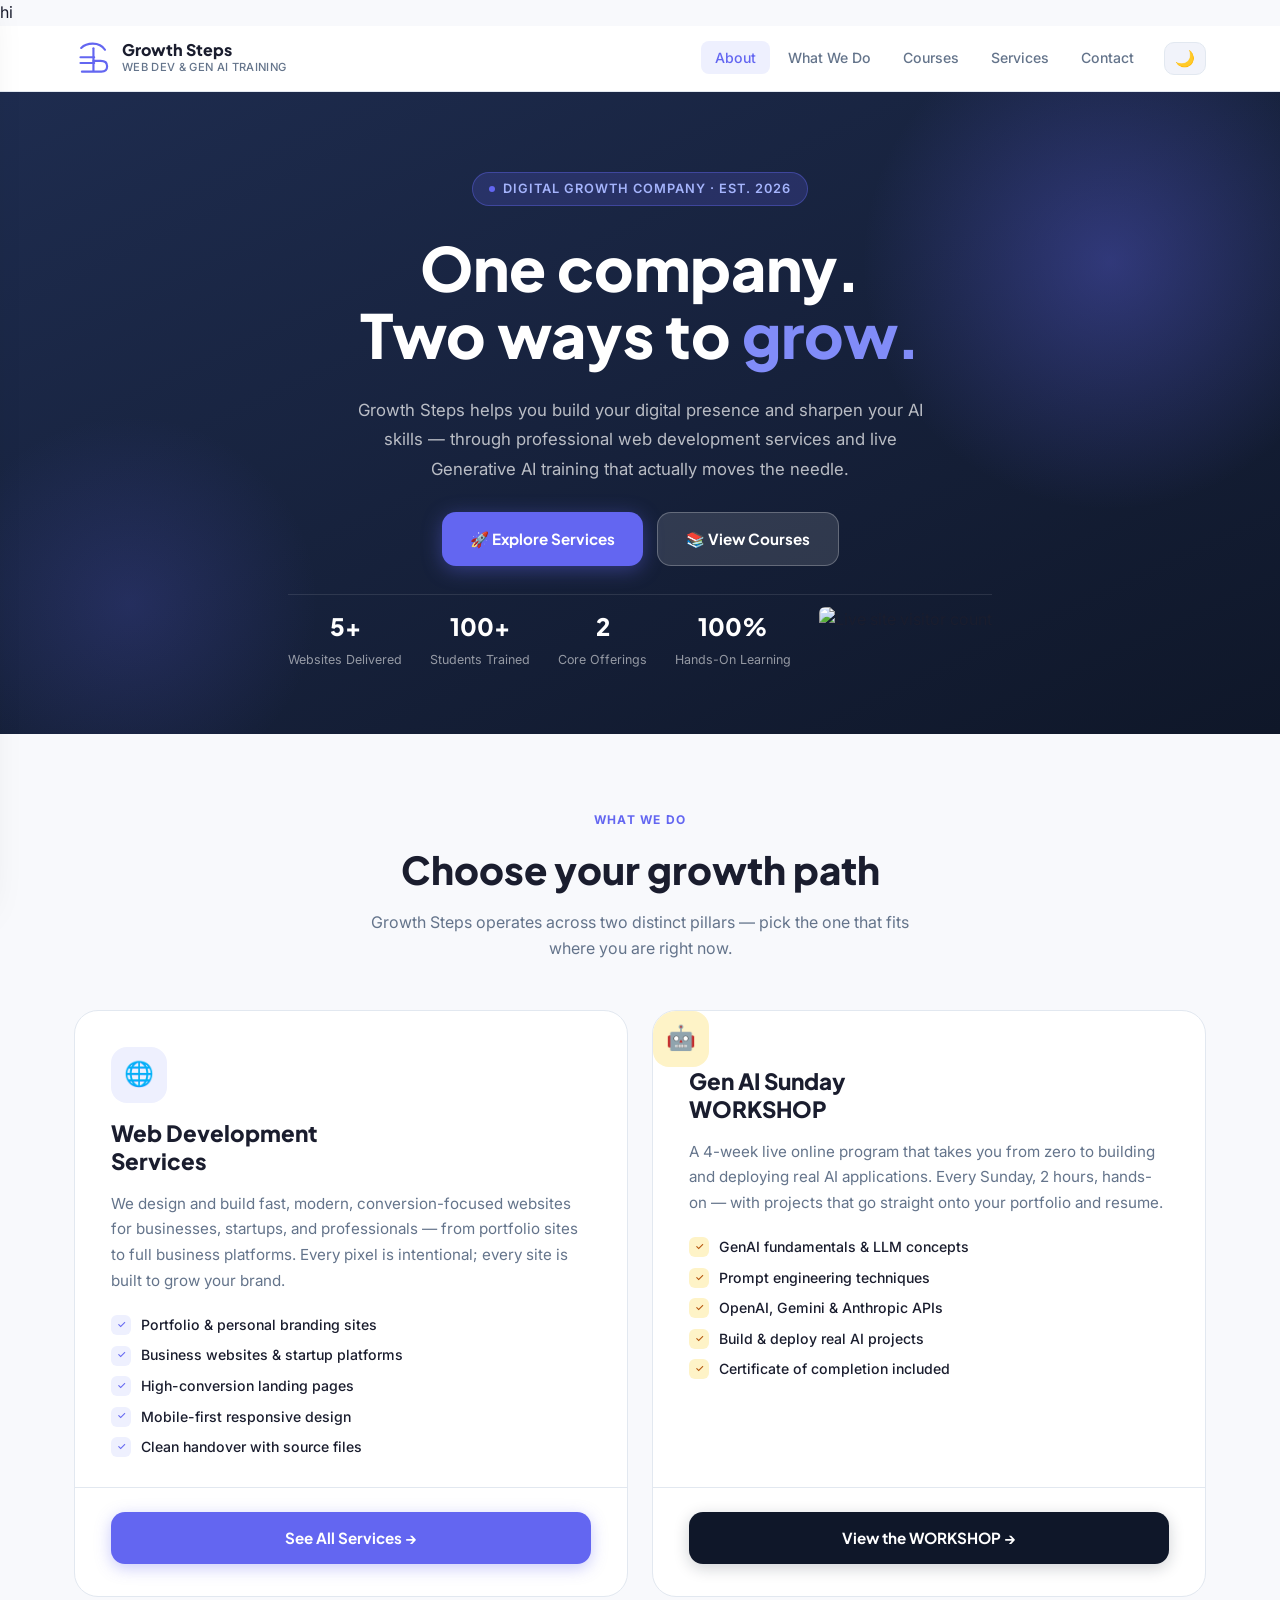
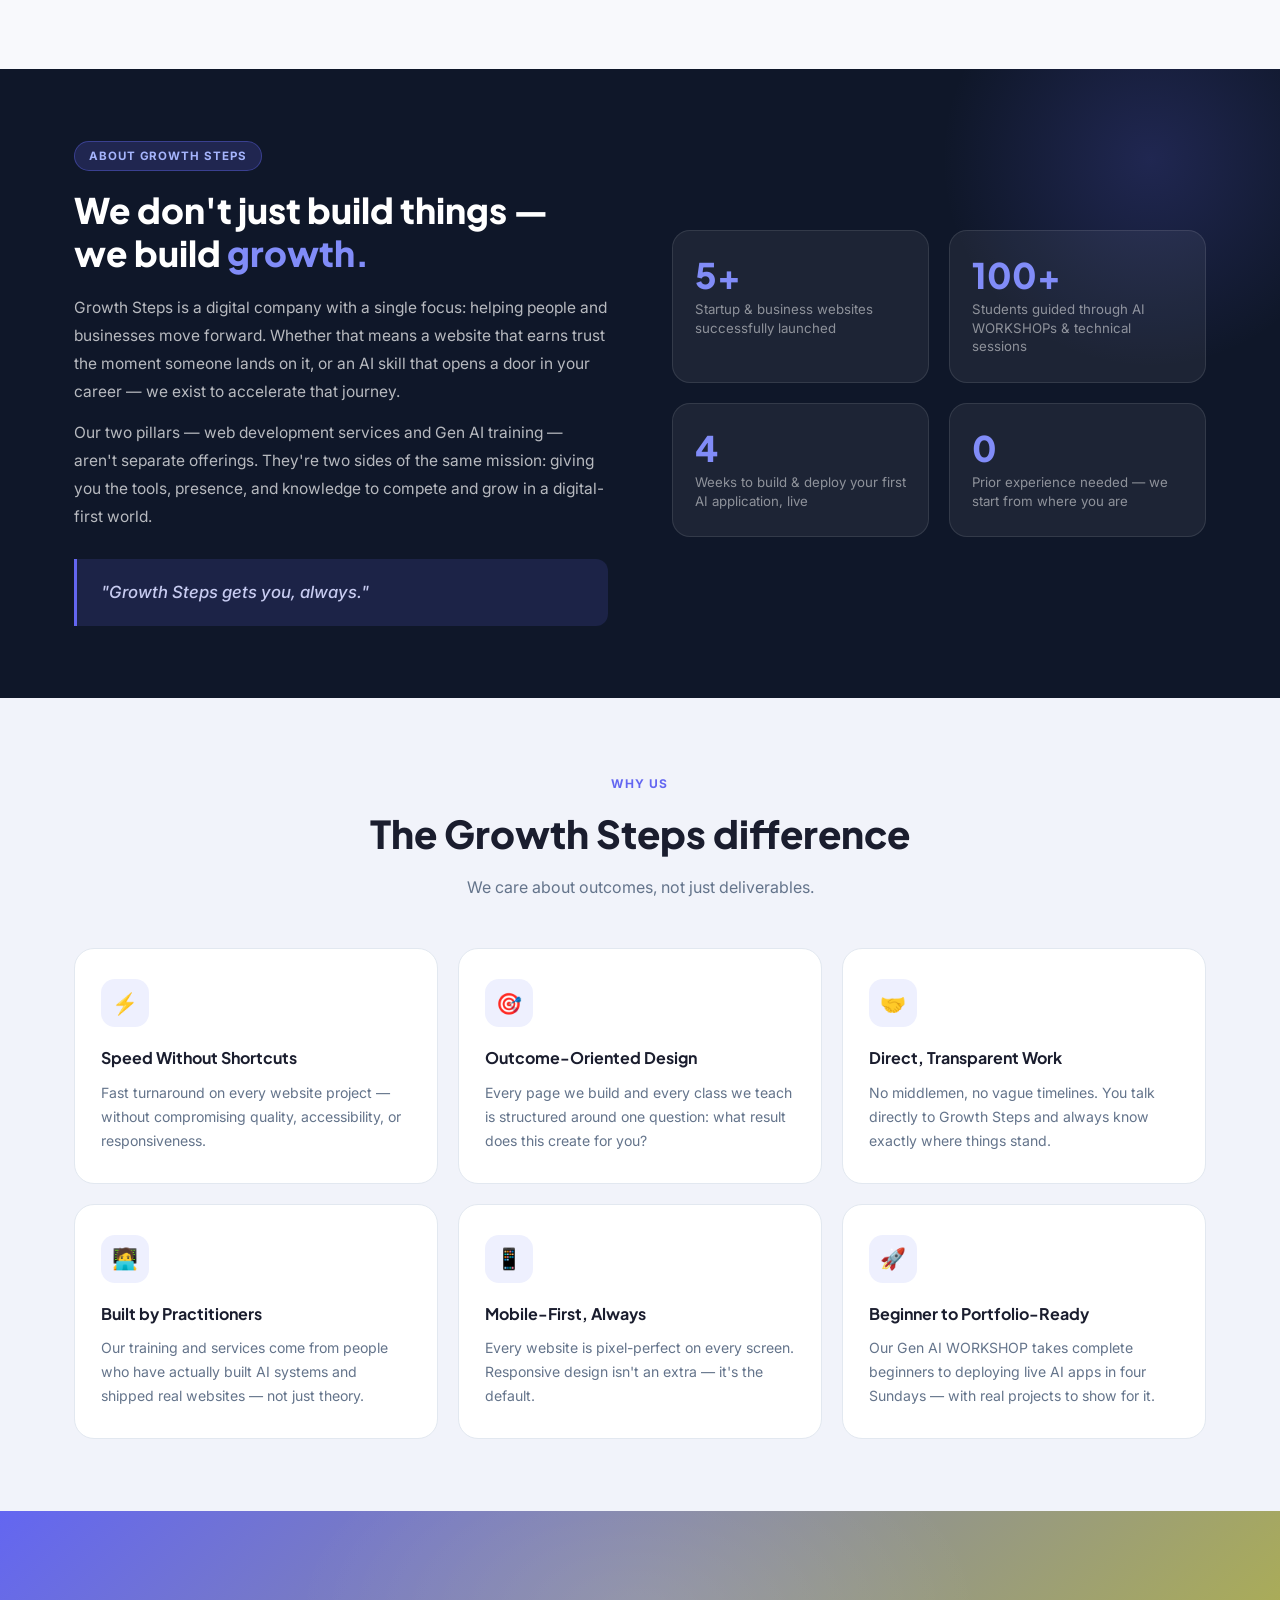
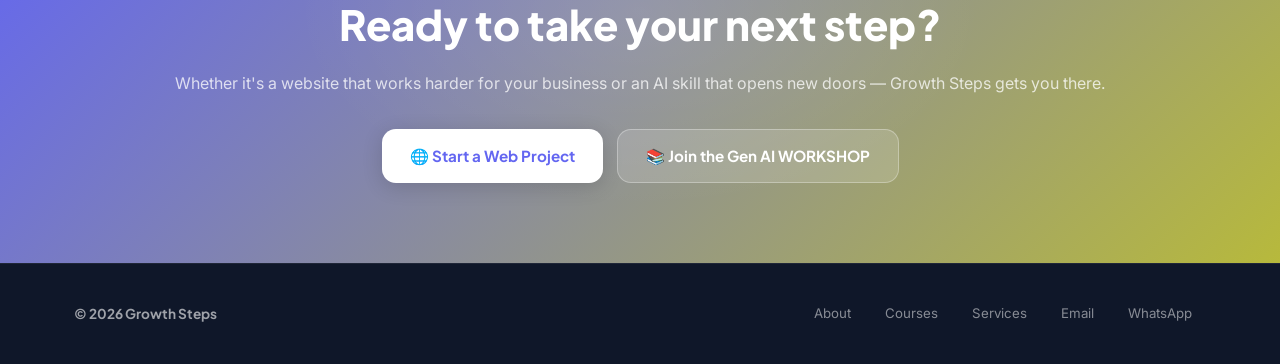
==== commit 564477dc: "Add greeting paragraph to index.html" ====
--- a/index.html
+++ b/index.html
@@ -567,6 +567,7 @@
   </style>
 </head>
 <body>
+  <p >hi</p>
 
 <!-- SIDEBAR TOGGLE -->
 <button class="menu-toggle" id="menuToggle" aria-label="Open navigation menu">☰</button>
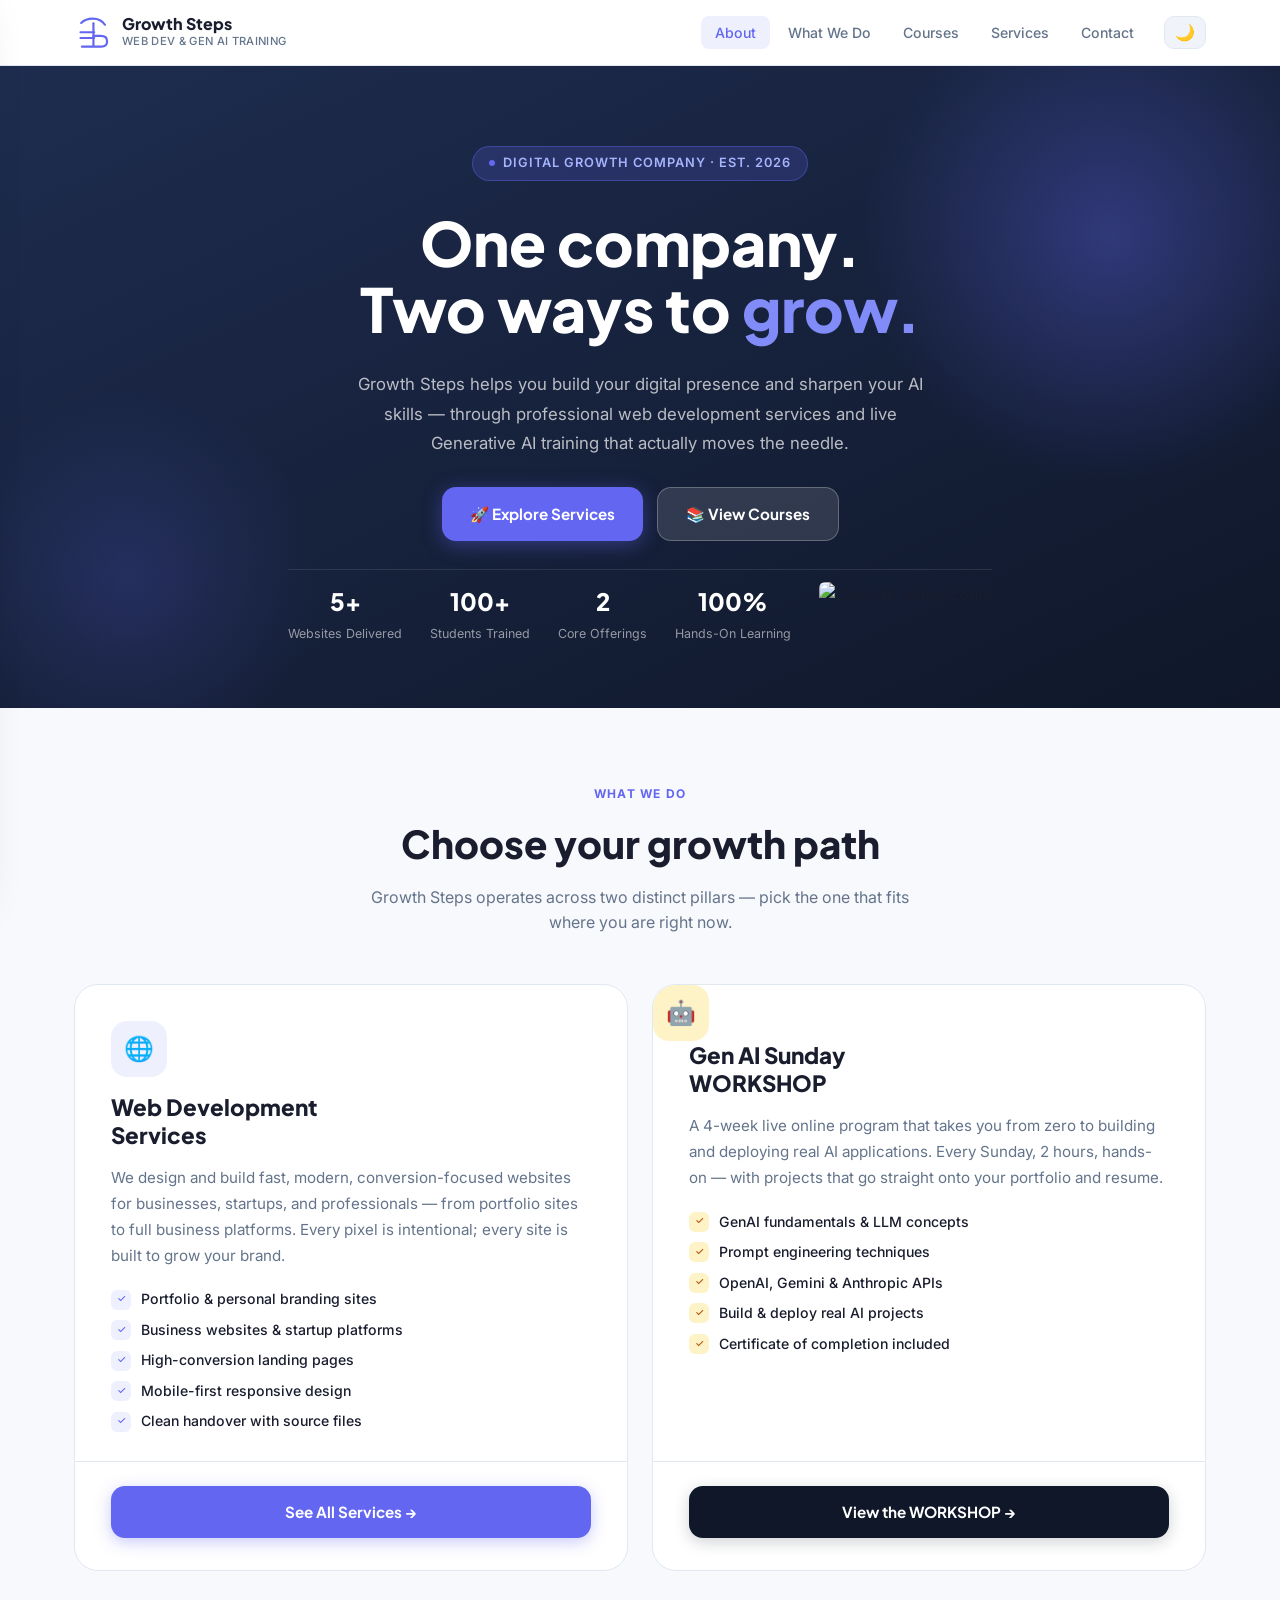
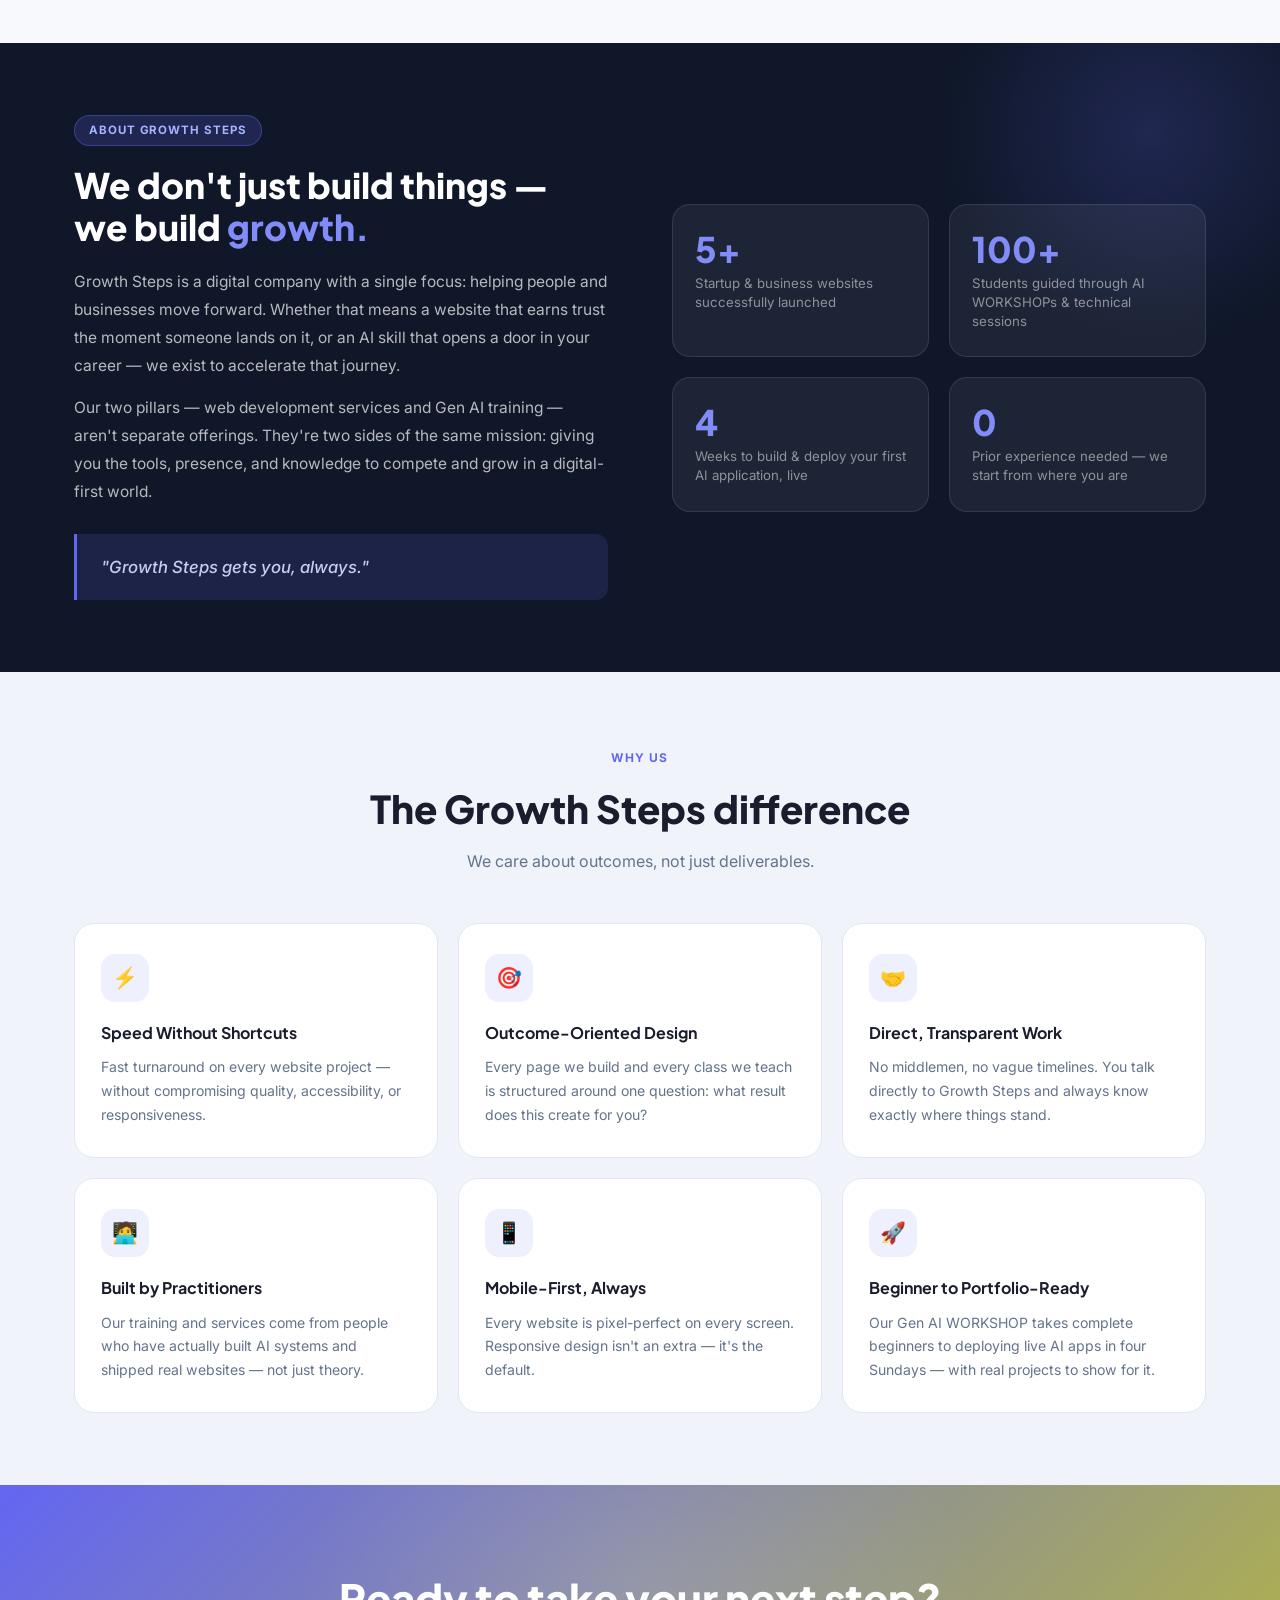
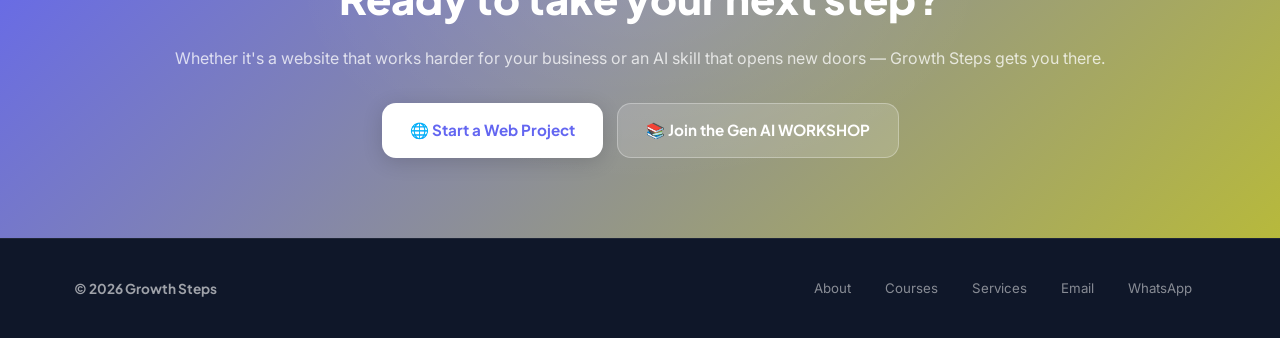
==== commit 3512c1d6: "Update index.html" ====
--- a/index.html
+++ b/index.html
@@ -567,8 +567,6 @@
   </style>
 </head>
 <body>
-  <p >hi</p>
-
 <!-- SIDEBAR TOGGLE -->
 <button class="menu-toggle" id="menuToggle" aria-label="Open navigation menu">☰</button>
 
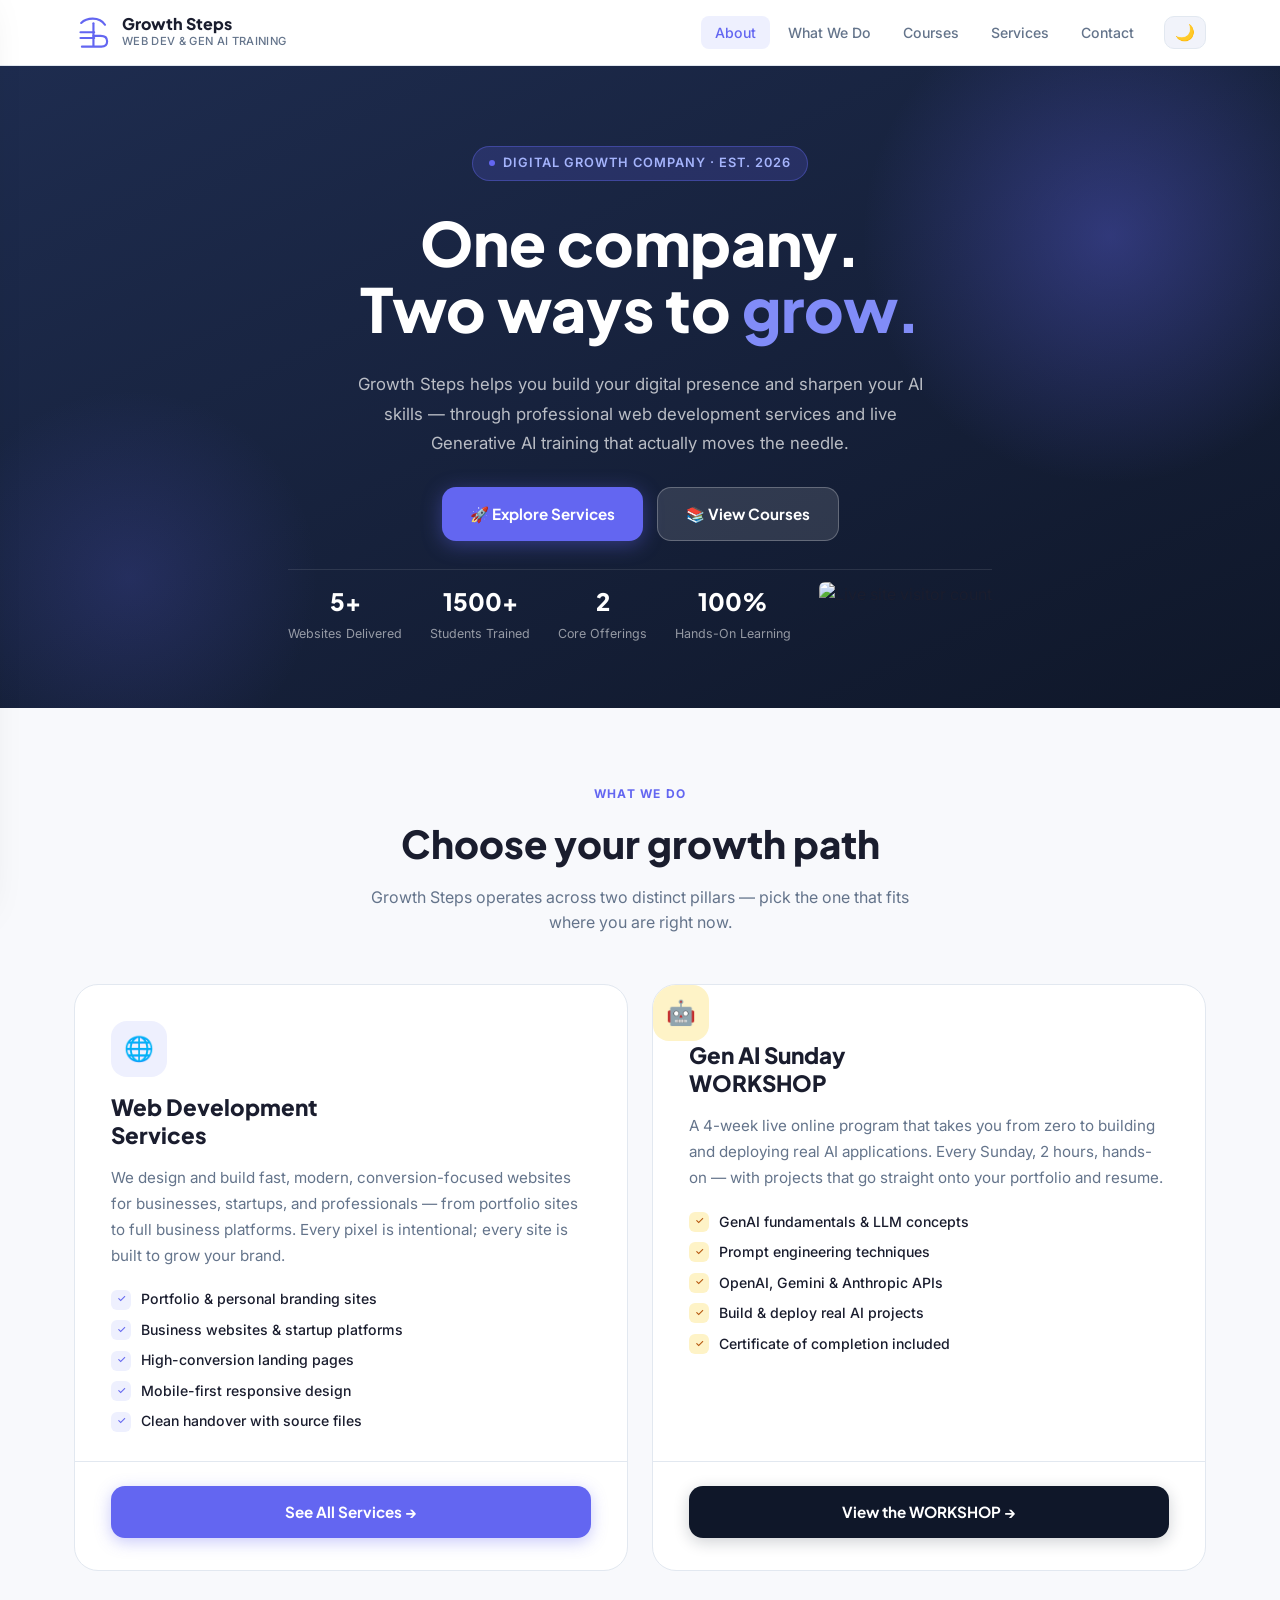
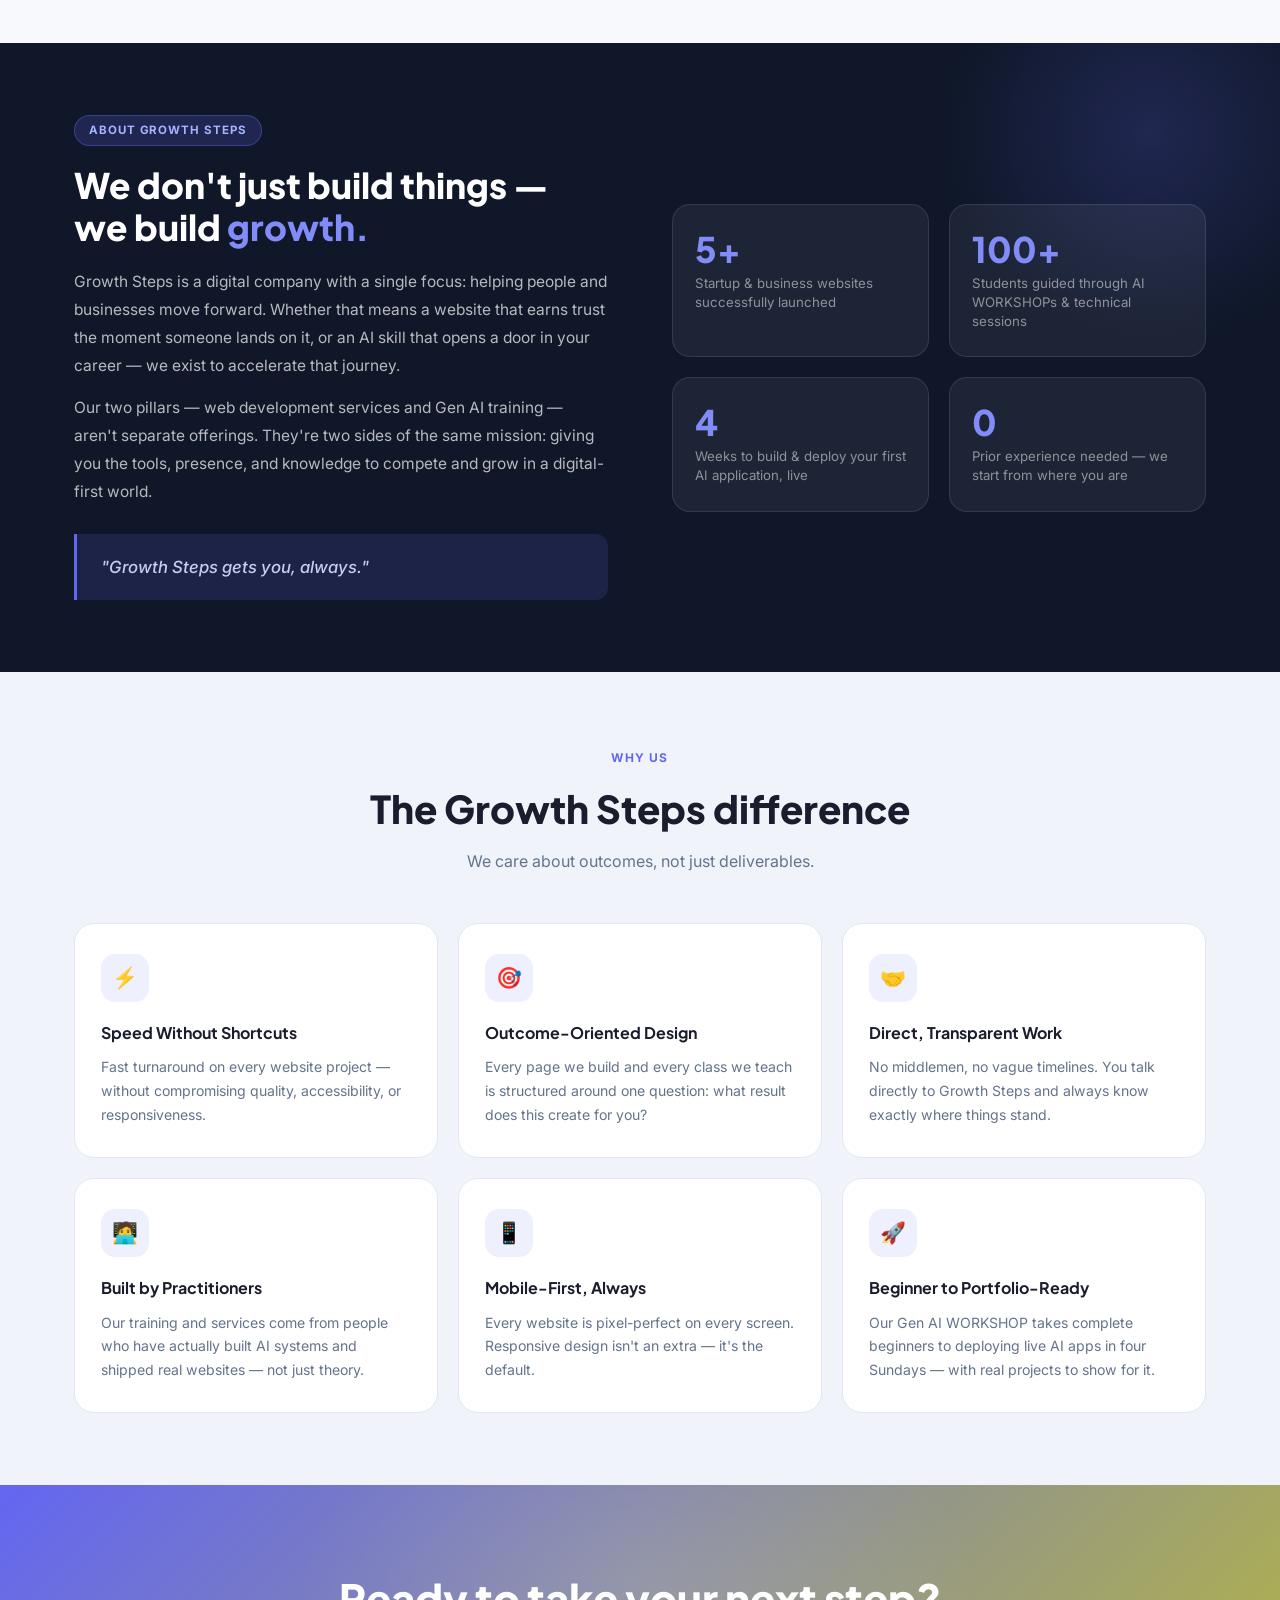
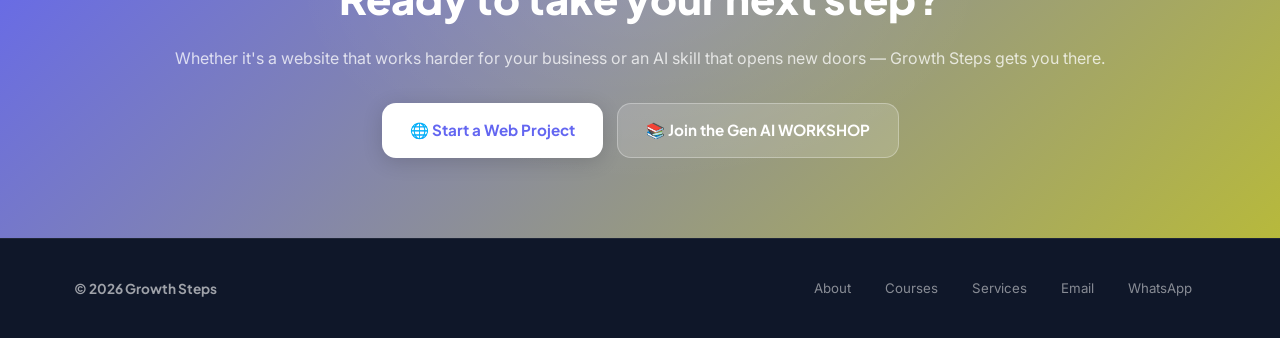
==== commit 191ea1e3: "Update number of students trained to 1500" ====
--- a/index.html
+++ b/index.html
@@ -671,7 +671,7 @@
             <span>Websites Delivered</span>
           </div>
           <div class="hero-badge">
-            <strong>100+</strong>
+            <strong>1500+</strong>
             <span>Students Trained</span>
           </div>
           <div class="hero-badge">
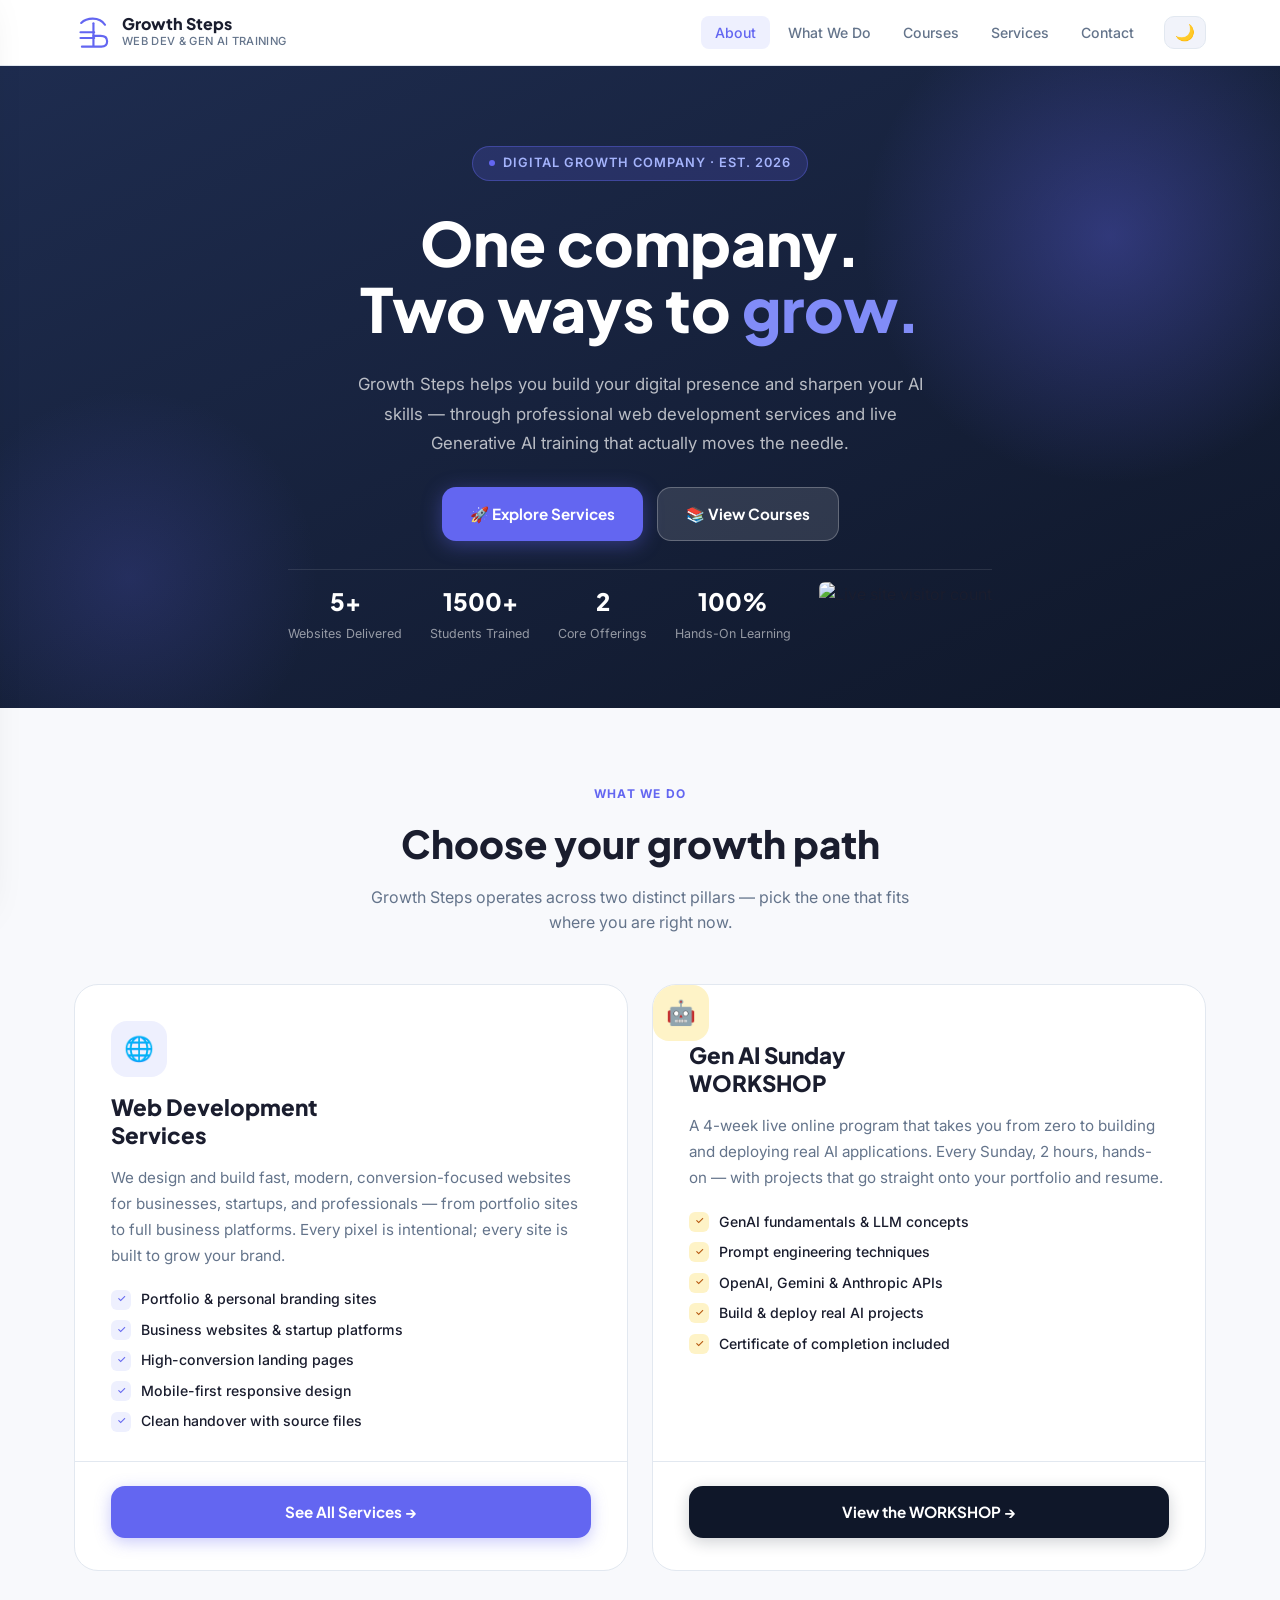
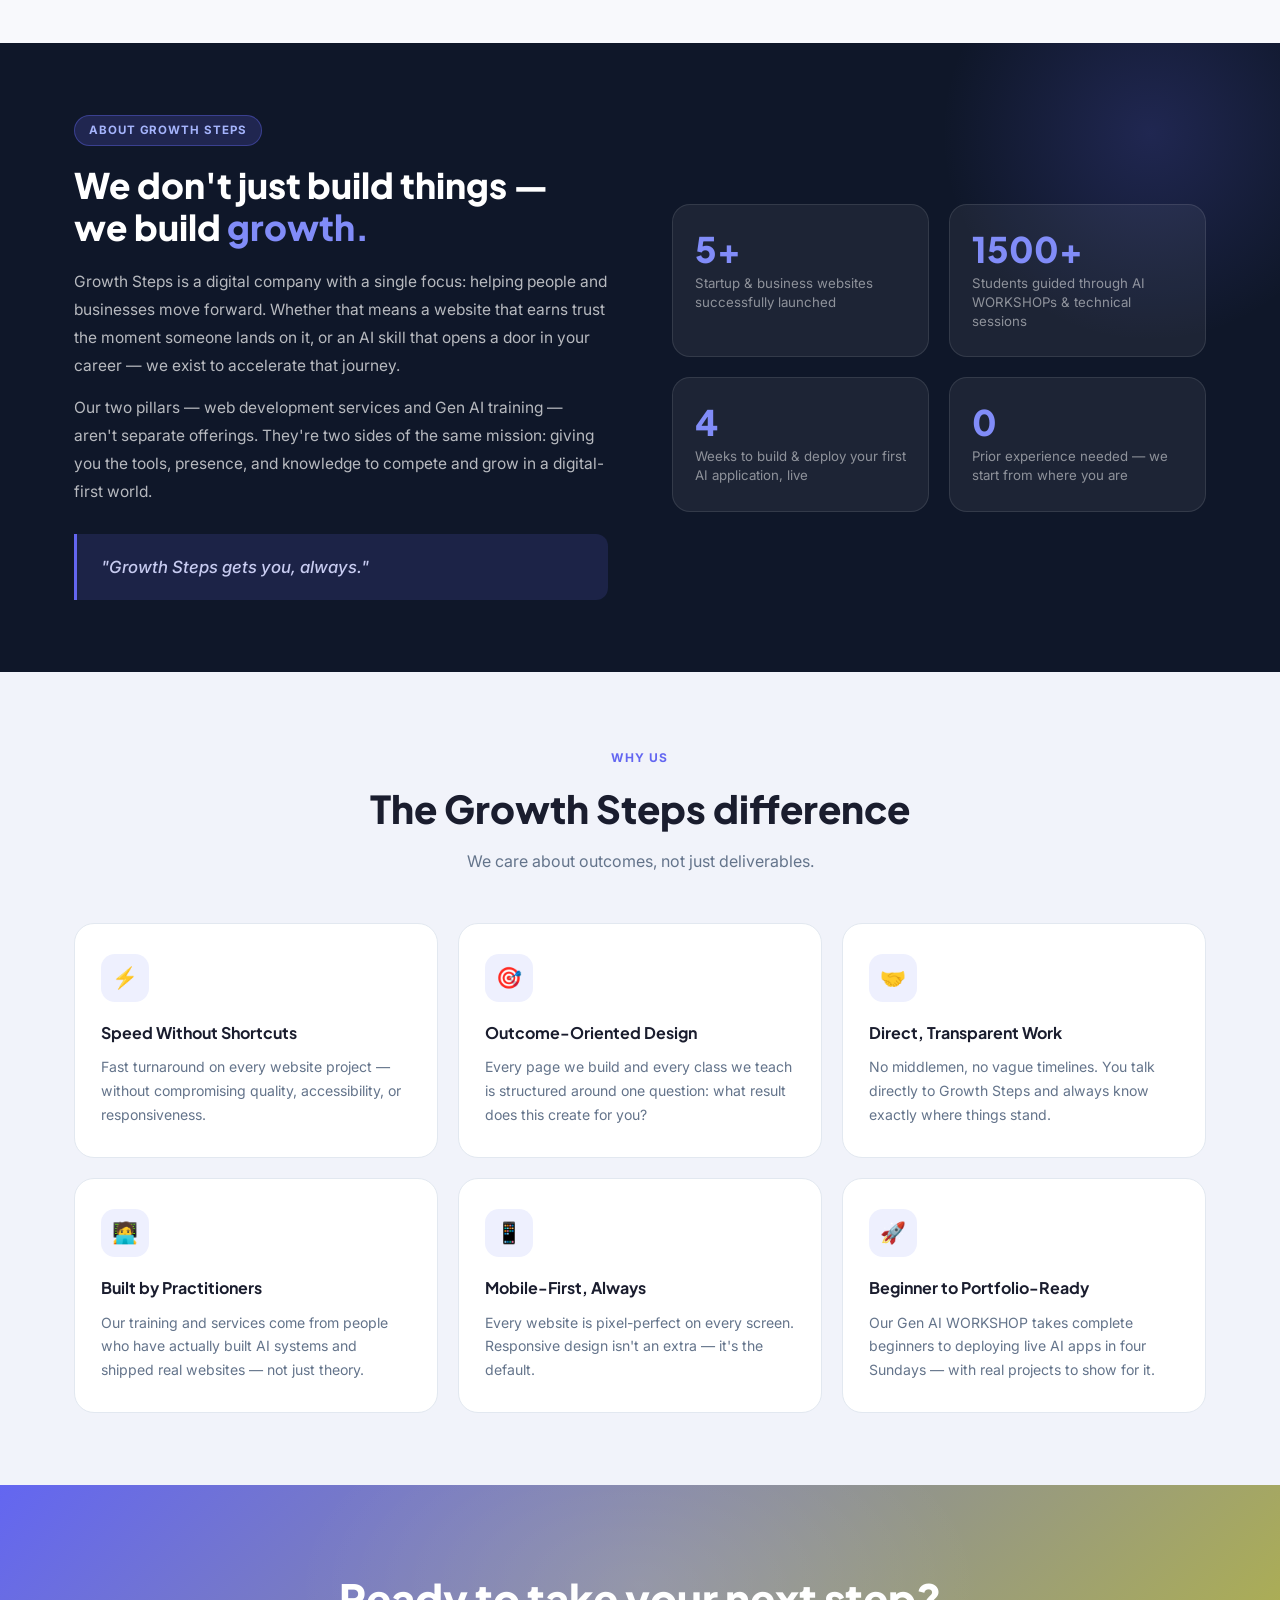
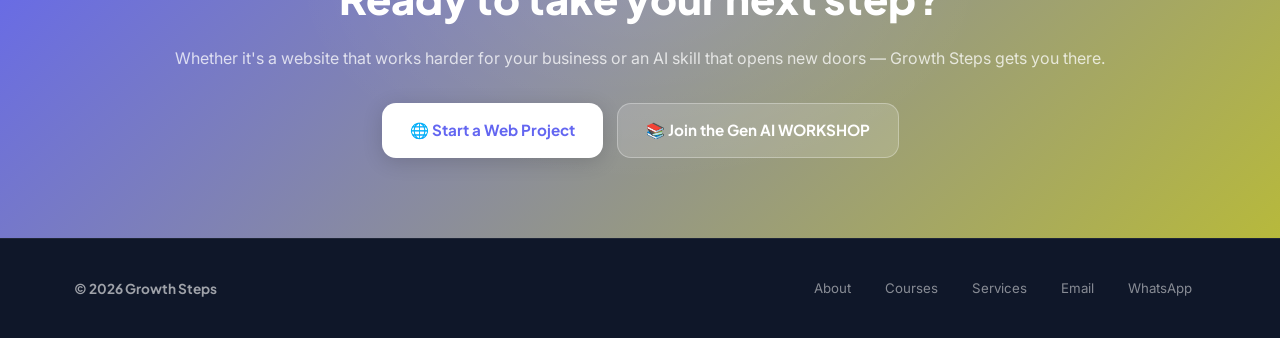
==== commit 98791814: "Update index.html" ====
--- a/index.html
+++ b/index.html
@@ -781,7 +781,7 @@
             <div class="label">Startup &amp; business websites successfully launched</div>
           </div>
           <div class="stat-box">
-            <div class="num">100+</div>
+            <div class="num">1500+</div>
             <div class="label">Students guided through AI WORKSHOPs &amp; technical sessions</div>
           </div>
           <div class="stat-box">
